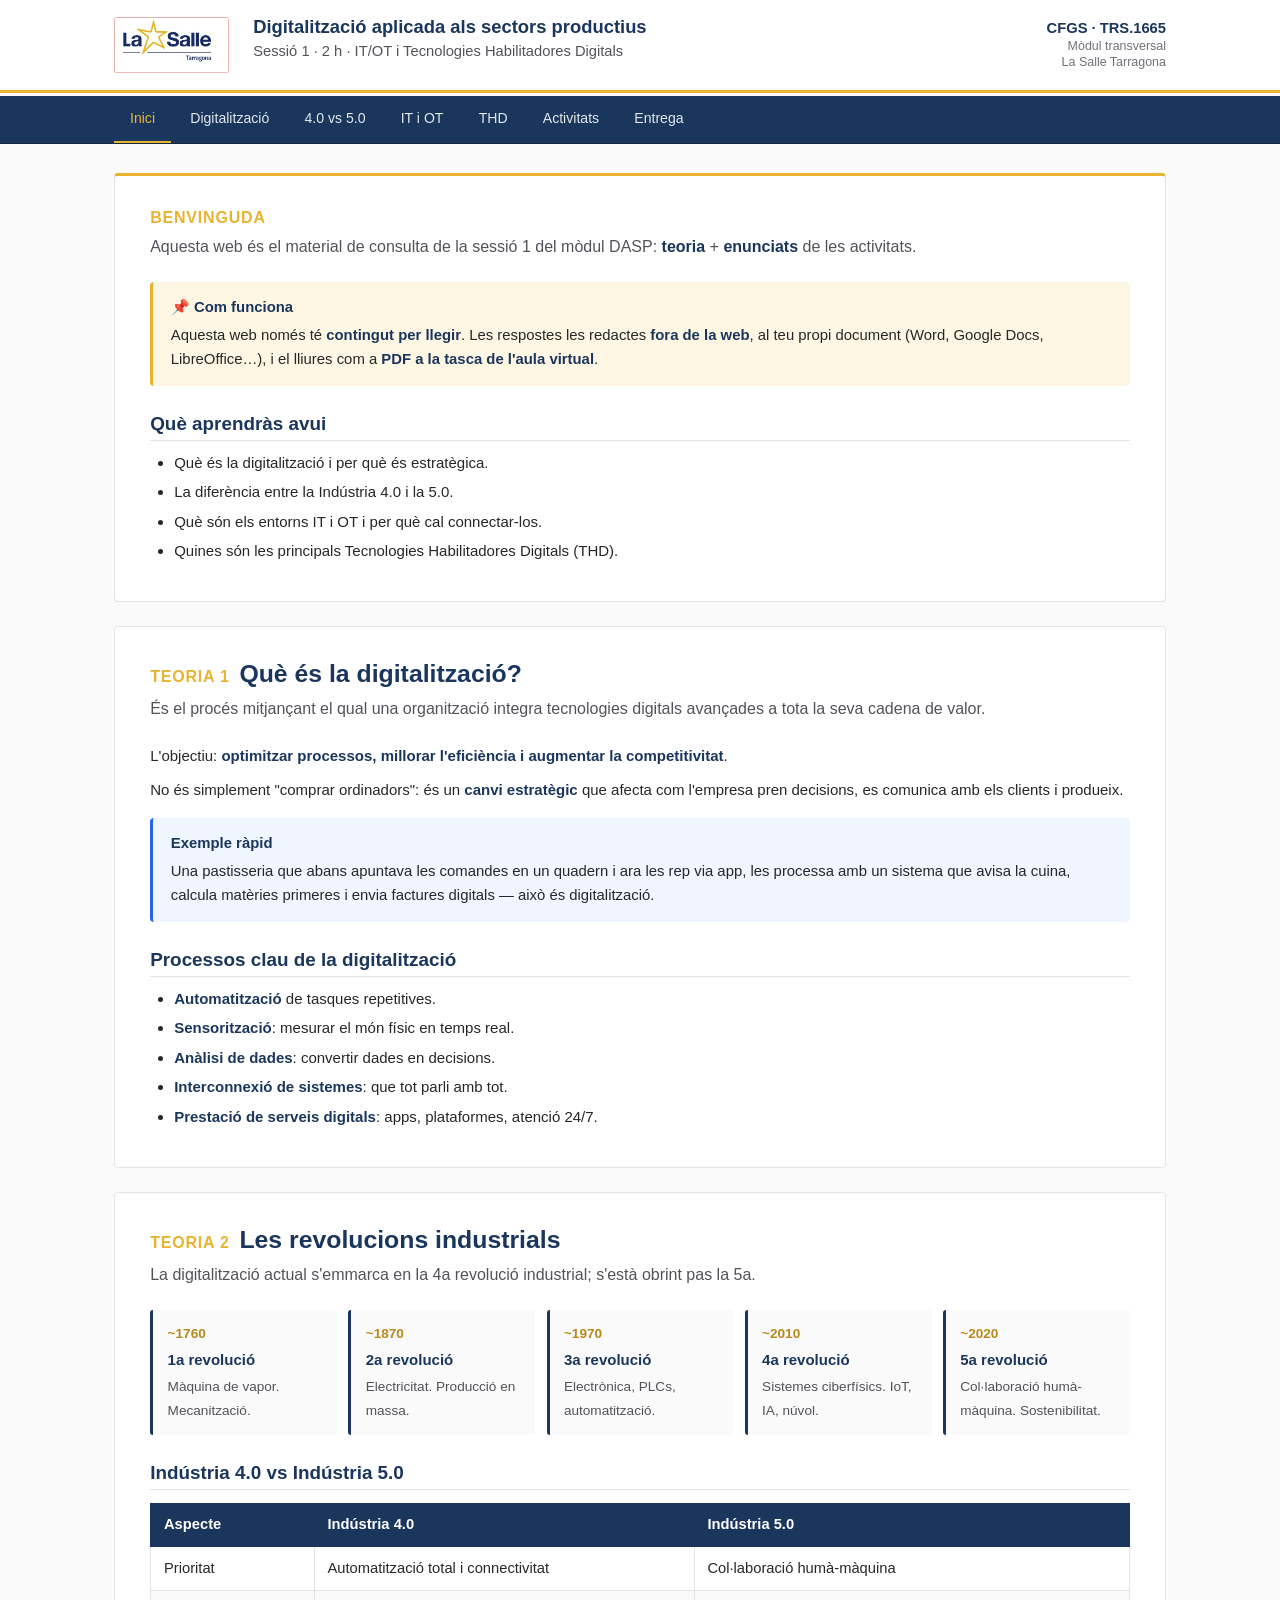
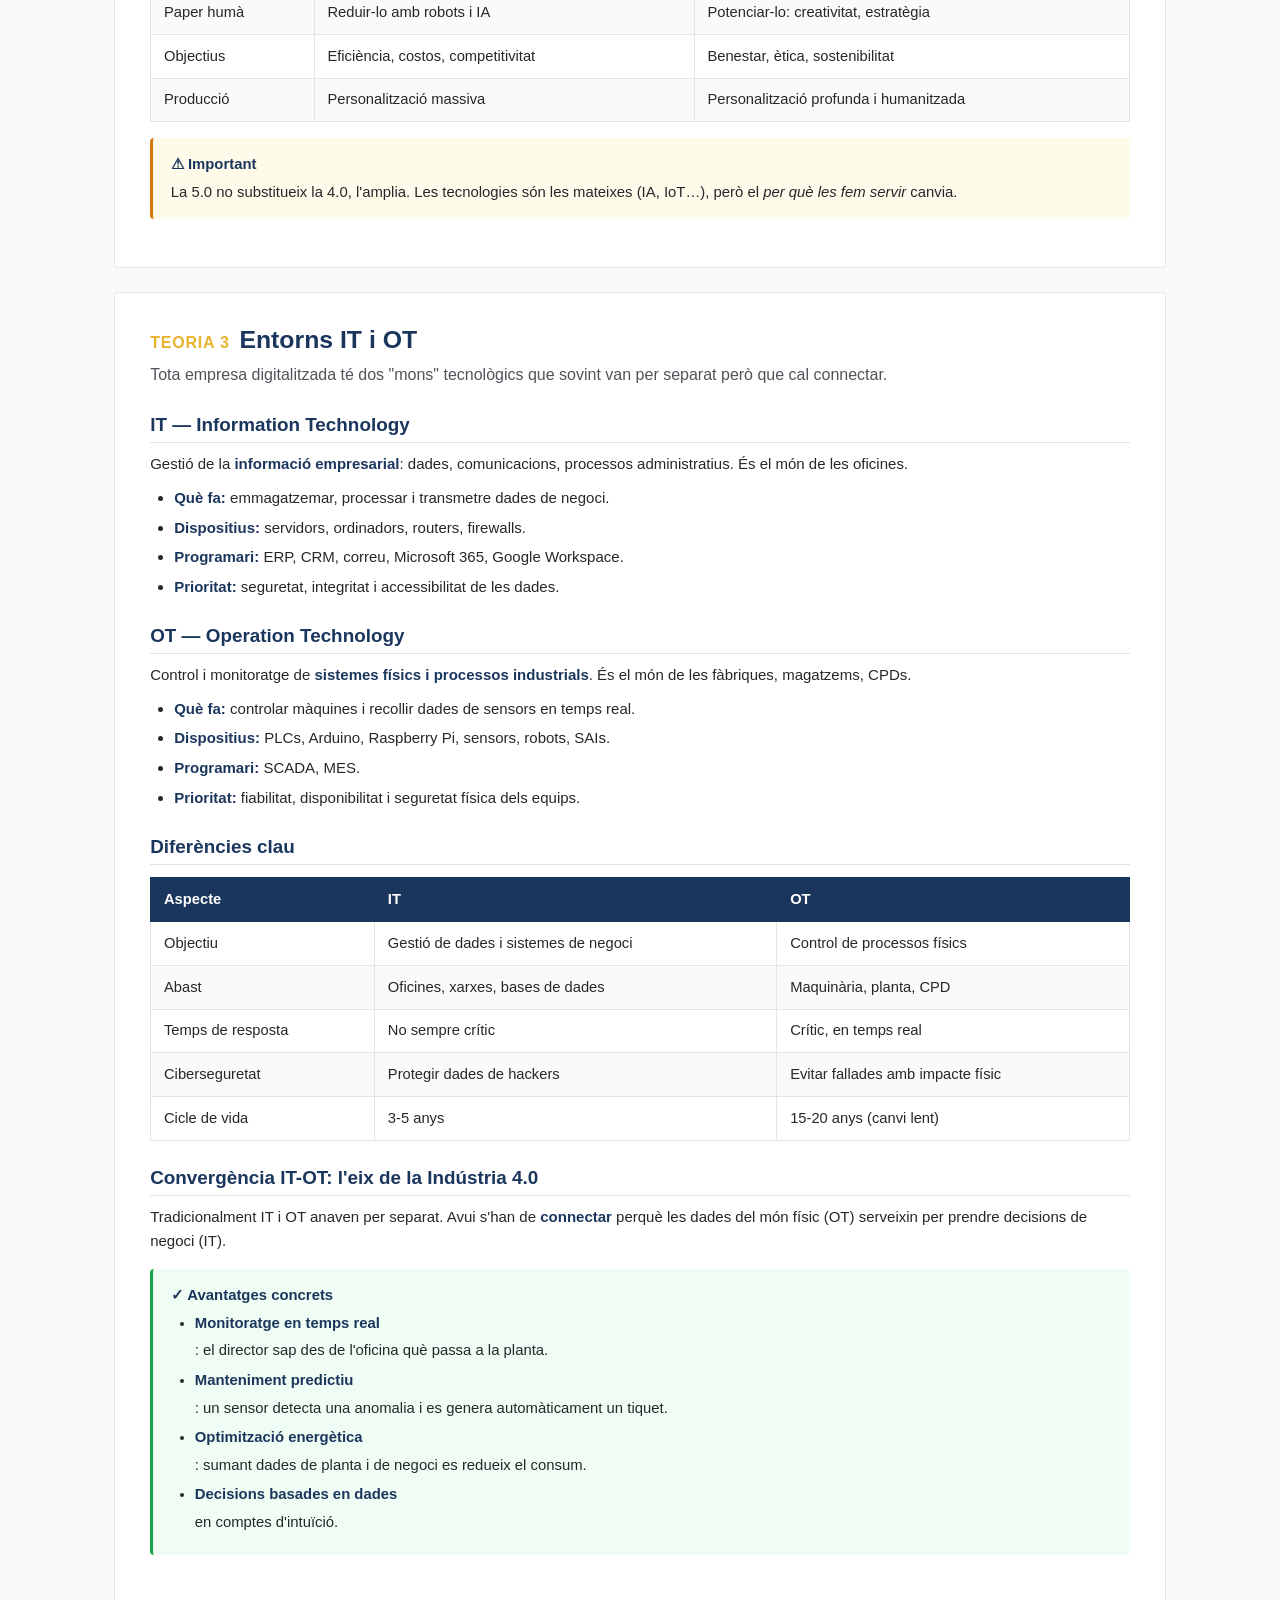
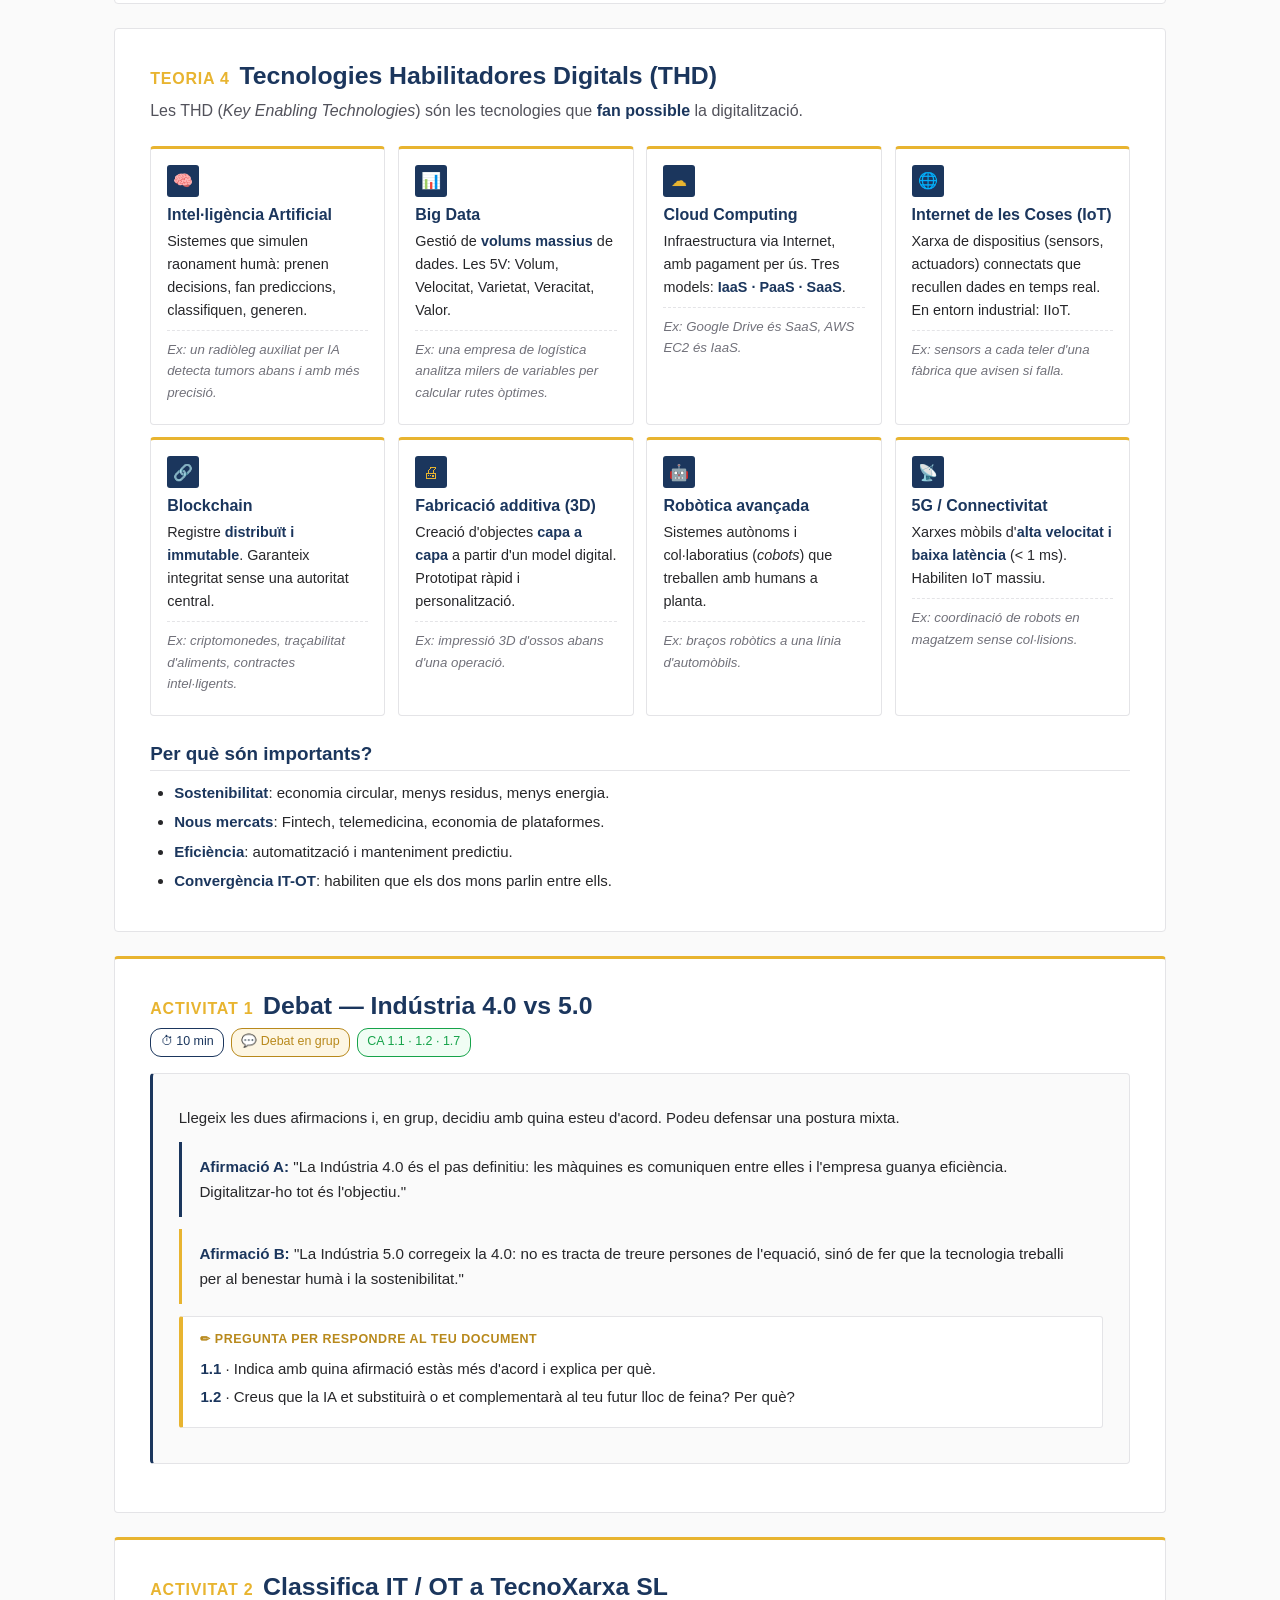
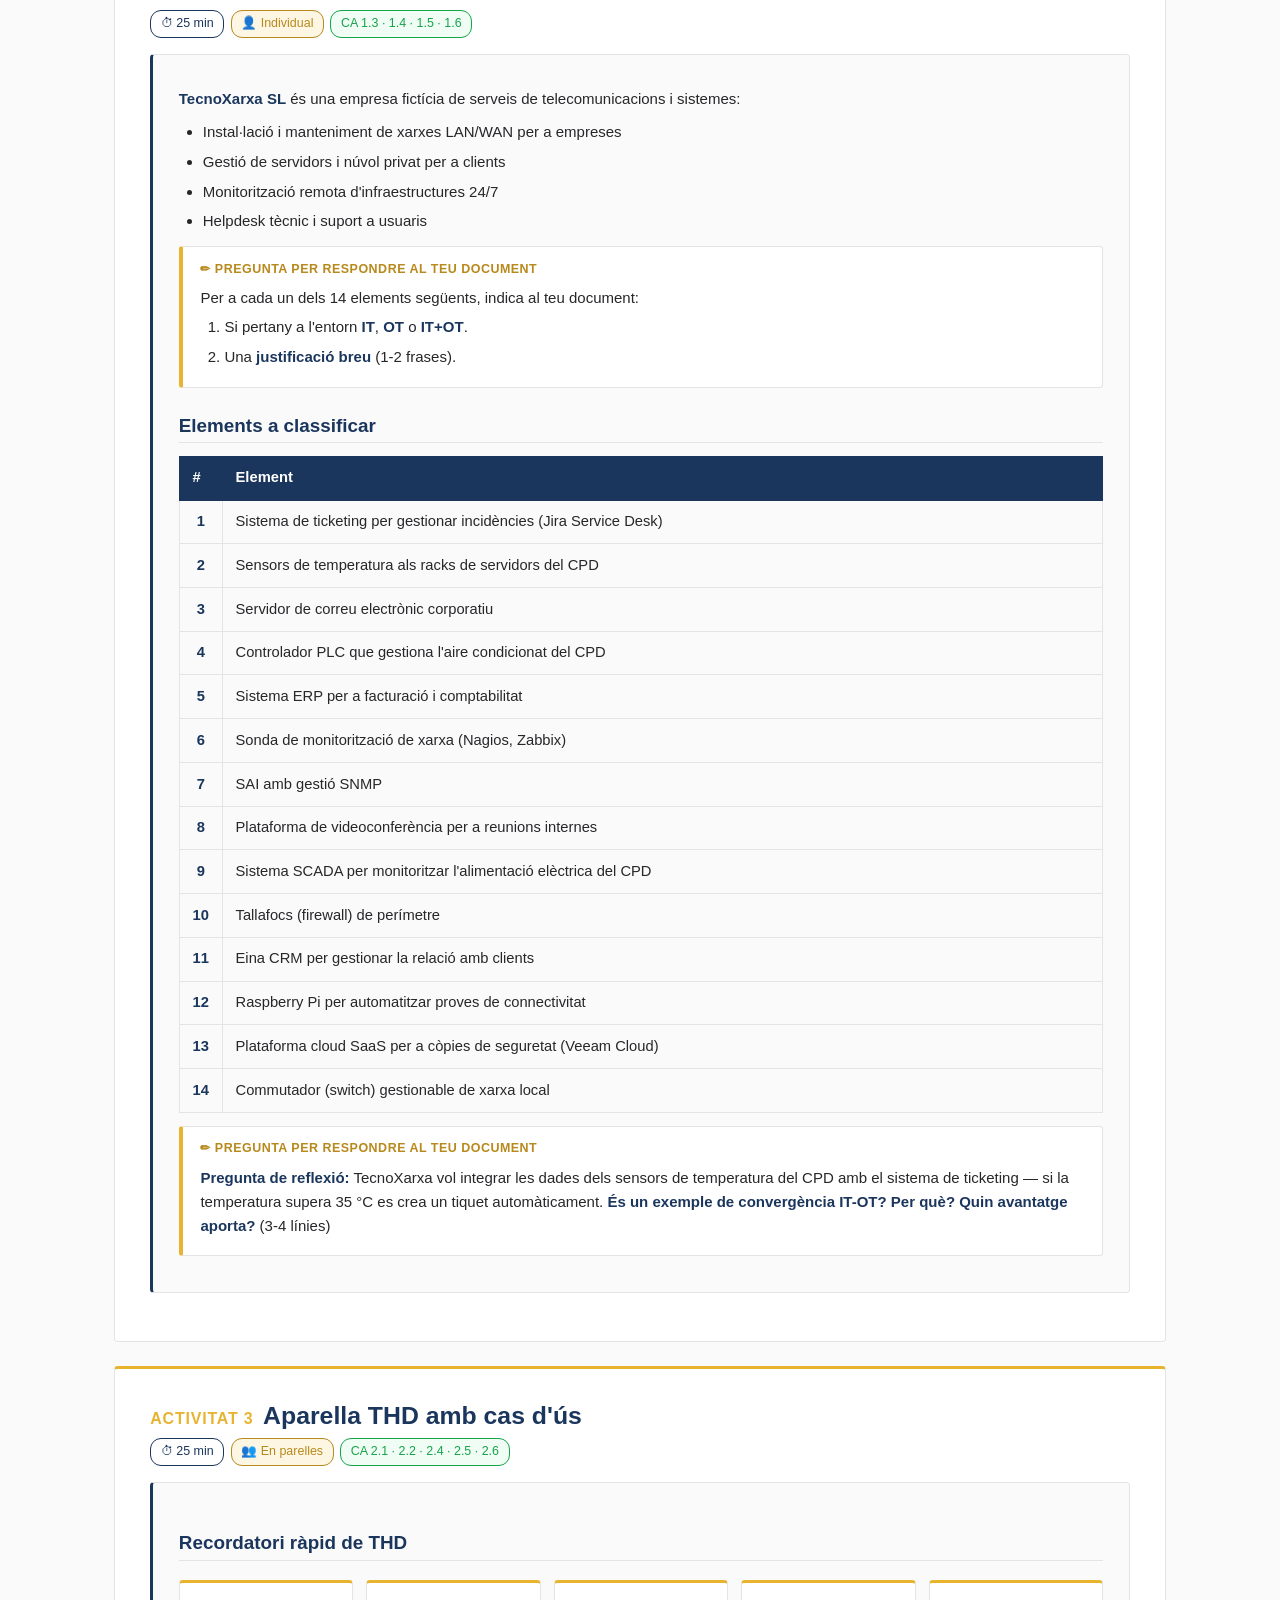
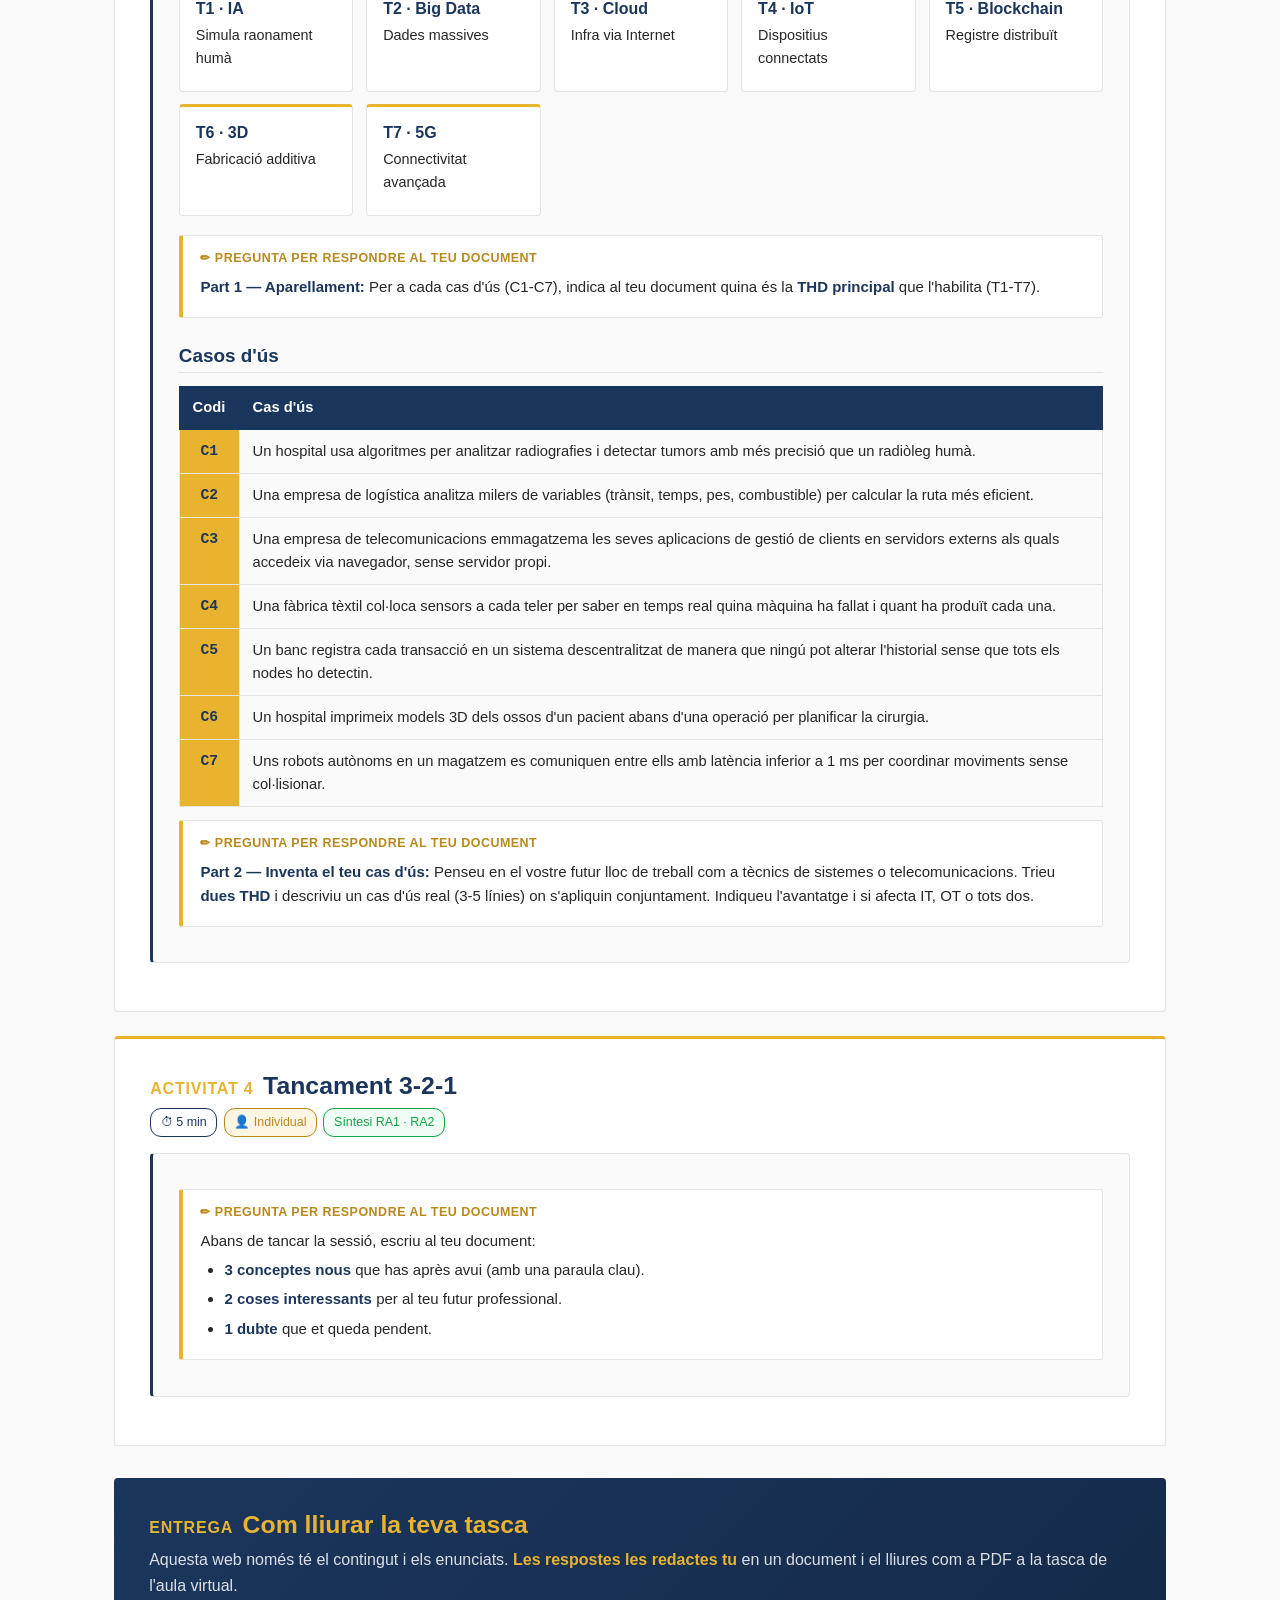
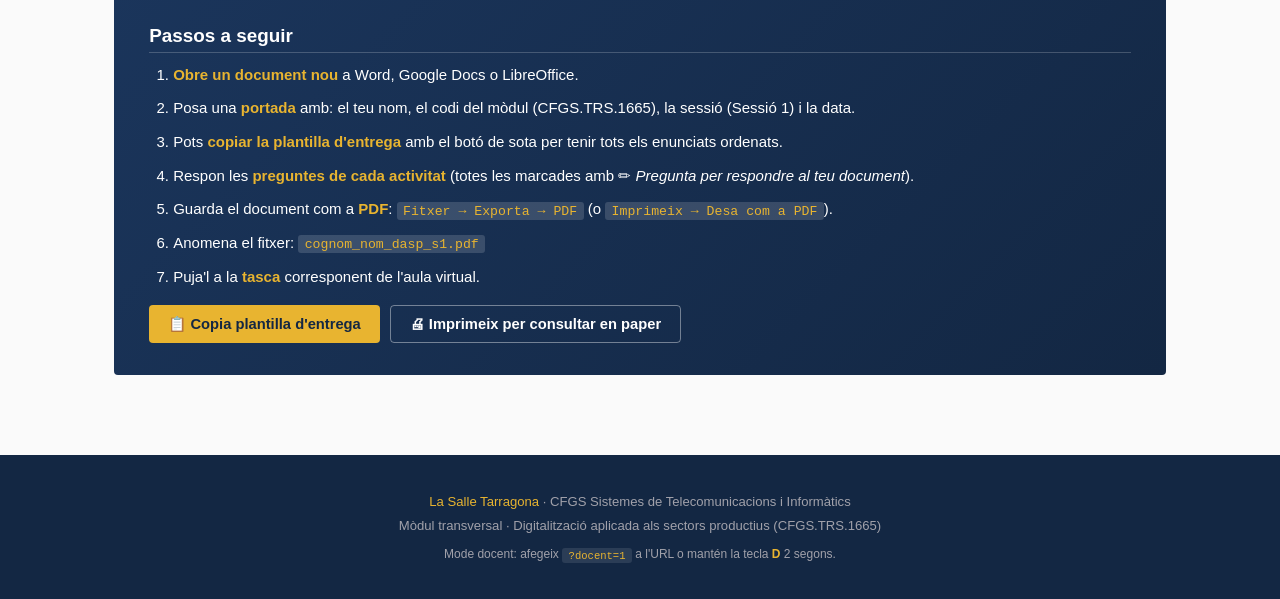
==== sessio-1.html @ 6300adaa "Initial deploy: home + sessio-1" ====
<!DOCTYPE html>
<html lang="ca">
<head>
<meta charset="UTF-8">
<meta name="viewport" content="width=device-width, initial-scale=1.0">
<title>DASP · Sessió 1 — Digitalització, IT/OT i THD · La Salle Tarragona</title>
<link rel="stylesheet" href="index.css">
<style>
  body { background: var(--gray-50); }

  /* ===== Header ===== */
  .site-header {
    background: var(--white);
    border-bottom: 3px solid var(--gold);
    position: sticky; top: 0; z-index: 100;
  }
  .site-header-inner {
    max-width: 1100px; margin: 0 auto;
    padding: 1rem 1.5rem;
    display: flex; align-items: center; gap: 1.5rem;
  }
  .site-logo { height: 56px; width: auto; border-radius: var(--radius-sm); flex-shrink: 0; }
  .site-title-block { flex: 1; min-width: 0; }
  .site-title-block .module {
    color: var(--navy); font-size: 1.15rem; font-weight: 700; line-height: 1.2; margin: 0;
  }
  .site-title-block .session { color: var(--gray-600); font-size: 0.92rem; margin-top: 0.15rem; }
  .site-meta { text-align: right; font-size: 0.78rem; color: var(--gray-500); line-height: 1.3; }
  .site-meta strong { color: var(--navy); display: block; font-size: 0.92rem; }

  /* ===== Nav ===== */
  .topnav {
    background: var(--navy);
    border-bottom: 1px solid var(--navy-dark);
    position: sticky; top: 96px; z-index: 99;
  }
  .topnav-inner {
    max-width: 1100px; margin: 0 auto;
    padding: 0 1.5rem;
    display: flex; gap: 0.2rem; overflow-x: auto;
  }
  .topnav a {
    color: rgba(255,255,255,0.88); text-decoration: none;
    padding: 0.7rem 1rem; font-size: 0.88rem; font-weight: 500;
    border-bottom: 2px solid transparent; white-space: nowrap;
    transition: color 0.15s, border-color 0.15s;
  }
  .topnav a:hover { color: var(--white); }
  .topnav a.active { color: var(--gold); border-bottom-color: var(--gold); }

  /* ===== Layout ===== */
  main { max-width: 1100px; margin: 0 auto; padding: 2rem 1.5rem 5rem; }
  section.card {
    background: var(--white); border: var(--border); border-radius: var(--radius);
    padding: 2rem 2.2rem; margin-bottom: 1.5rem; scroll-margin-top: 140px;
  }
  section.card.accent-top { border-top: 3px solid var(--gold); }

  /* ===== Typography ===== */
  h1, h2, h3, h4 { color: var(--navy); font-weight: 700; line-height: 1.25; }
  h2 {
    font-size: 1.55rem; margin: 0 0 0.4rem 0;
    display: flex; align-items: baseline; gap: 0.6rem;
  }
  h2 .num {
    color: var(--gold); font-size: 1rem; font-weight: 600;
    letter-spacing: 0.05em; text-transform: uppercase;
  }
  h2 + .lead { color: var(--gray-600); font-size: 1rem; margin: 0 0 1.4rem 0; }
  h3 {
    font-size: 1.18rem; margin: 1.6rem 0 0.6rem 0;
    padding-bottom: 0.3rem; border-bottom: 1px solid var(--gray-200);
  }
  h4 { font-size: 1rem; margin: 1rem 0 0.4rem; }
  p { margin: 0.6rem 0; }
  ul, ol { padding-left: 1.5rem; }
  li { margin-bottom: 0.35rem; }
  strong { color: var(--navy); }
  code {
    background: var(--gray-100); padding: 0.1rem 0.4rem;
    border-radius: var(--radius-sm); font-size: 0.88em;
  }

  /* ===== Tables ===== */
  .tbl-wrap { overflow-x: auto; margin: 0.8rem 0; }
  table { width: 100%; border-collapse: collapse; font-size: 0.92rem; }
  th, td {
    border: 1px solid var(--gray-200); padding: 0.6rem 0.8rem;
    text-align: left; vertical-align: top;
  }
  th { background: var(--navy); color: var(--white); font-weight: 600; border-color: var(--navy); }
  tr:nth-child(even) td { background: var(--gray-50); }
  td.num { font-weight: 700; color: var(--navy); text-align: center; width: 40px; }
  td.code { font-weight: 700; color: var(--navy); background: var(--gold) !important; text-align: center; width: 60px; }

  /* ===== Timeline ===== */
  .timeline {
    display: grid; grid-template-columns: repeat(auto-fit, minmax(160px, 1fr));
    gap: 0.7rem; margin: 1rem 0;
  }
  .timeline-item {
    background: var(--gray-50); border-left: 3px solid var(--navy);
    padding: 0.8rem 0.9rem; border-radius: var(--radius-sm);
  }
  .timeline-item .year {
    color: var(--gold-dark); font-weight: 700; font-size: 0.85rem;
    display: block; margin-bottom: 0.2rem;
  }
  .timeline-item .title {
    color: var(--navy); font-weight: 600; display: block; margin-bottom: 0.15rem;
  }
  .timeline-item .desc { color: var(--gray-600); font-size: 0.85rem; }

  /* ===== THD grid ===== */
  .thd-grid {
    display: grid; grid-template-columns: repeat(auto-fit, minmax(230px, 1fr));
    gap: 0.8rem; margin: 1.2rem 0;
  }
  .thd-card {
    background: var(--white); border: var(--border); border-top: 3px solid var(--gold);
    border-radius: var(--radius); padding: 1rem;
  }
  .thd-card .icon {
    display: inline-flex; align-items: center; justify-content: center;
    width: 32px; height: 32px;
    background: var(--navy); color: var(--gold);
    border-radius: var(--radius-sm); font-size: 1rem; margin-bottom: 0.5rem;
  }
  .thd-card h4 { margin: 0 0 0.3rem 0; color: var(--navy); }
  .thd-card p { font-size: 0.9rem; margin: 0.3rem 0; }
  .thd-card .ex {
    color: var(--gray-500); font-size: 0.83rem; font-style: italic;
    margin-top: 0.5rem; padding-top: 0.5rem; border-top: 1px dashed var(--gray-200);
  }

  /* ===== Callouts ===== */
  .callout { border-radius: var(--radius); padding: 0.9rem 1.1rem; margin: 1rem 0; font-size: 0.93rem; }
  .callout strong:first-child { display: block; margin-bottom: 0.25rem; }
  .callout.info { background: #eff6ff; border-left: 3px solid var(--info); }
  .callout.success { background: #f0fdf4; border-left: 3px solid var(--success); }
  .callout.warn { background: #fffbeb; border-left: 3px solid var(--warning); }
  .callout.gold { background: #fdf6e3; border-left: 3px solid var(--gold); }

  /* ===== Quotes ===== */
  blockquote {
    background: var(--gray-50); border-left: 3px solid var(--navy);
    padding: 0.8rem 1.1rem; margin: 0.8rem 0;
    border-radius: 0 var(--radius) var(--radius) 0; font-size: 0.95rem;
  }
  blockquote.alt { border-left-color: var(--gold); }

  /* ===== Activity (now content-only) ===== */
  .activity {
    background: var(--gray-50); border: var(--border);
    border-left: 3px solid var(--navy);
    border-radius: var(--radius); padding: 1.4rem 1.6rem; margin: 1rem 0;
  }
  .ex-meta { display: flex; gap: 0.4rem; flex-wrap: wrap; margin-bottom: 1rem; }
  .pill {
    display: inline-flex; align-items: center; gap: 0.3rem;
    padding: 0.2rem 0.6rem; border-radius: 11px;
    font-size: 0.78rem; font-weight: 500;
    border: 1px solid var(--gray-300); background: var(--white); color: var(--gray-700);
  }
  .pill.time { border-color: var(--navy); color: var(--navy); }
  .pill.mode { border-color: var(--gold-dark); color: var(--gold-dark); background: #fdf6e3; }
  .pill.ca { border-color: var(--success); color: var(--success); background: #f0fdf4; }

  .question-block {
    background: var(--white);
    border: 1px solid var(--gray-200);
    border-left: 4px solid var(--gold);
    border-radius: var(--radius-sm);
    padding: 0.8rem 1.1rem;
    margin: 0.8rem 0;
  }
  .question-block::before {
    content: "✏ Pregunta per respondre al teu document";
    display: block; font-weight: 700;
    color: var(--gold-dark); font-size: 0.78rem;
    text-transform: uppercase; letter-spacing: 0.04em;
    margin-bottom: 0.4rem;
  }
  .question-block p { margin: 0.3rem 0; font-weight: 500; }

  /* ===== Buttons ===== */
  .btn {
    display: inline-flex; align-items: center; gap: 0.4rem;
    background: var(--navy); color: var(--white); border: none;
    padding: 0.65rem 1.2rem; border-radius: var(--radius);
    cursor: pointer; font-size: 0.92rem; font-weight: 600;
    font-family: inherit; transition: background 0.15s;
  }
  .btn:hover { background: var(--navy-light); }
  .btn.gold { background: var(--gold); color: var(--navy-dark); }
  .btn.gold:hover { background: var(--gold-dark); color: var(--white); }
  .btn.ghost {
    background: transparent; color: var(--navy);
    border: 1px solid var(--gray-300);
  }
  .btn.ghost:hover { border-color: var(--navy); background: var(--gray-50); }
  .btn-row { display: flex; gap: 0.6rem; flex-wrap: wrap; align-items: center; margin-top: 1rem; }

  /* ===== Solutions (docent mode) ===== */
  .solution { display: none; }
  body.docent-mode .solution { display: block; }
  body.docent-mode .activity { border-left-color: var(--gold); background: #fdf6e3; }
  .solution-block {
    background: #fdf6e3; border-left: 3px solid var(--gold);
    padding: 0.8rem 1.1rem; border-radius: var(--radius-sm);
    margin-top: 0.7rem; font-size: 0.9rem;
  }
  .solution-block::before {
    content: "🔑 Solució docent";
    display: block; font-weight: 700;
    color: var(--gold-dark); font-size: 0.8rem;
    text-transform: uppercase; letter-spacing: 0.04em;
    margin-bottom: 0.4rem;
  }
  .docent-badge {
    position: fixed; top: 0.7rem; right: 1rem;
    background: var(--gold); color: var(--navy-dark);
    padding: 0.35rem 0.9rem; border-radius: 12px;
    font-weight: 700; font-size: 0.8rem;
    z-index: 200; display: none;
  }
  body.docent-mode .docent-badge { display: block; }

  /* ===== Delivery box ===== */
  .delivery {
    background: linear-gradient(135deg, var(--navy), var(--navy-dark));
    color: var(--white); border-radius: var(--radius);
    padding: 2rem 2.2rem; margin-top: 2rem;
  }
  .delivery h2 { color: var(--gold); }
  .delivery h3 { color: var(--white); border-bottom-color: rgba(255,255,255,0.2); }
  .delivery strong { color: var(--gold); }
  .delivery ol li { margin-bottom: 0.6rem; }
  .delivery code { background: rgba(255,255,255,0.15); color: var(--gold); }
  .delivery .btn.ghost { color: var(--white); border-color: rgba(255,255,255,0.4); }
  .delivery .btn.ghost:hover { background: rgba(255,255,255,0.12); border-color: var(--gold); }

  /* ===== Footer ===== */
  footer {
    background: var(--navy-dark); color: var(--gray-400);
    padding: 2rem 1.5rem; text-align: center; font-size: 0.82rem;
  }
  footer p { margin: 0.2rem 0; }
  footer .gold { color: var(--gold); }

  /* ===== Modal ===== */
  .modal-overlay {
    position: fixed; inset: 0; background: rgba(24,24,27,0.75);
    display: none; align-items: center; justify-content: center;
    z-index: 300; padding: 1rem;
  }
  .modal-overlay.open { display: flex; }
  .modal {
    background: var(--white); border-radius: var(--radius);
    max-width: 720px; width: 100%; max-height: 86vh;
    display: flex; flex-direction: column;
    border-top: 4px solid var(--gold);
  }
  .modal-header {
    padding: 1.2rem 1.5rem; border-bottom: var(--border);
    display: flex; justify-content: space-between; align-items: center;
  }
  .modal-header h3 { margin: 0; border: none; padding: 0; }
  .modal-close {
    background: none; border: none; font-size: 1.5rem;
    color: var(--gray-500); cursor: pointer; line-height: 1;
  }
  .modal-body {
    padding: 1.2rem 1.5rem; overflow-y: auto;
    font-family: 'JetBrains Mono', 'Fira Code', monospace; font-size: 0.85rem;
    background: var(--gray-50); white-space: pre-wrap;
  }
  .modal-footer {
    padding: 1rem 1.5rem; border-top: var(--border);
    display: flex; justify-content: flex-end; gap: 0.6rem;
  }

  /* ===== Responsive ===== */
  @media (max-width: 768px) {
    .site-header-inner { flex-wrap: wrap; }
    .site-meta { display: none; }
    .topnav { top: 88px; }
    section.card { padding: 1.4rem; }
  }

  /* ===== Print ===== */
  @media print {
    .topnav, .docent-badge, .btn-row, .delivery .btn-row, footer, .modal-overlay { display: none !important; }
    body { background: white; }
    section.card { break-inside: avoid; border: none; padding: 0.5rem 0; }
    body.docent-mode .solution { display: block; }
  }
</style>
</head>
<body>

<header class="site-header">
  <div class="site-header-inner">
    <img src="lasalle_logo.JPG" alt="La Salle Tarragona" class="site-logo">
    <div class="site-title-block">
      <p class="module">Digitalització aplicada als sectors productius</p>
      <p class="session">Sessió 1 · 2 h · IT/OT i Tecnologies Habilitadores Digitals</p>
    </div>
    <div class="site-meta">
      <strong>CFGS · TRS.1665</strong>
      Mòdul transversal<br>
      La Salle Tarragona
    </div>
  </div>
</header>

<nav class="topnav">
  <div class="topnav-inner">
    <a href="#intro">Inici</a>
    <a href="#t1">Digitalització</a>
    <a href="#t2">4.0 vs 5.0</a>
    <a href="#t3">IT i OT</a>
    <a href="#t4">THD</a>
    <a href="#ex1">Activitats</a>
    <a href="#entrega">Entrega</a>
  </div>
</nav>

<div class="docent-badge">👁 Mode docent actiu</div>

<main>

<section class="card accent-top" id="intro">
  <h2><span class="num">Benvinguda</span></h2>
  <p class="lead">Aquesta web és el material de consulta de la sessió 1 del mòdul DASP: <strong>teoria</strong> + <strong>enunciats</strong> de les activitats.</p>

  <div class="callout gold">
    <strong>📌 Com funciona</strong>
    Aquesta web només té <strong>contingut per llegir</strong>. Les respostes les redactes <strong>fora de la web</strong>, al teu propi document (Word, Google Docs, LibreOffice…), i el lliures com a <strong>PDF a la tasca de l'aula virtual</strong>.
  </div>

  <h3>Què aprendràs avui</h3>
  <ul>
    <li>Què és la digitalització i per què és estratègica.</li>
    <li>La diferència entre la Indústria 4.0 i la 5.0.</li>
    <li>Què són els entorns IT i OT i per què cal connectar-los.</li>
    <li>Quines són les principals Tecnologies Habilitadores Digitals (THD).</li>
  </ul>
</section>

<!-- ============================ TEORIA ============================ -->

<section class="card" id="t1">
  <h2><span class="num">Teoria 1</span> Què és la digitalització?</h2>
  <p class="lead">És el procés mitjançant el qual una organització integra tecnologies digitals avançades a tota la seva cadena de valor.</p>

  <p>L'objectiu: <strong>optimitzar processos, millorar l'eficiència i augmentar la competitivitat</strong>.</p>
  <p>No és simplement "comprar ordinadors": és un <strong>canvi estratègic</strong> que afecta com l'empresa pren decisions, es comunica amb els clients i produeix.</p>

  <div class="callout info">
    <strong>Exemple ràpid</strong>
    Una pastisseria que abans apuntava les comandes en un quadern i ara les rep via app, les processa amb un sistema que avisa la cuina, calcula matèries primeres i envia factures digitals — això és digitalització.
  </div>

  <h3>Processos clau de la digitalització</h3>
  <ul>
    <li><strong>Automatització</strong> de tasques repetitives.</li>
    <li><strong>Sensorització</strong>: mesurar el món físic en temps real.</li>
    <li><strong>Anàlisi de dades</strong>: convertir dades en decisions.</li>
    <li><strong>Interconnexió de sistemes</strong>: que tot parli amb tot.</li>
    <li><strong>Prestació de serveis digitals</strong>: apps, plataformes, atenció 24/7.</li>
  </ul>
</section>

<section class="card" id="t2">
  <h2><span class="num">Teoria 2</span> Les revolucions industrials</h2>
  <p class="lead">La digitalització actual s'emmarca en la 4a revolució industrial; s'està obrint pas la 5a.</p>

  <div class="timeline">
    <div class="timeline-item"><span class="year">~1760</span><span class="title">1a revolució</span><span class="desc">Màquina de vapor. Mecanització.</span></div>
    <div class="timeline-item"><span class="year">~1870</span><span class="title">2a revolució</span><span class="desc">Electricitat. Producció en massa.</span></div>
    <div class="timeline-item"><span class="year">~1970</span><span class="title">3a revolució</span><span class="desc">Electrònica, PLCs, automatització.</span></div>
    <div class="timeline-item"><span class="year">~2010</span><span class="title">4a revolució</span><span class="desc">Sistemes ciberfísics. IoT, IA, núvol.</span></div>
    <div class="timeline-item"><span class="year">~2020</span><span class="title">5a revolució</span><span class="desc">Col·laboració humà-màquina. Sostenibilitat.</span></div>
  </div>

  <h3>Indústria 4.0 vs Indústria 5.0</h3>
  <div class="tbl-wrap">
    <table>
      <thead><tr><th>Aspecte</th><th>Indústria 4.0</th><th>Indústria 5.0</th></tr></thead>
      <tbody>
        <tr><td>Prioritat</td><td>Automatització total i connectivitat</td><td>Col·laboració humà-màquina</td></tr>
        <tr><td>Paper humà</td><td>Reduir-lo amb robots i IA</td><td>Potenciar-lo: creativitat, estratègia</td></tr>
        <tr><td>Objectius</td><td>Eficiència, costos, competitivitat</td><td>Benestar, ètica, sostenibilitat</td></tr>
        <tr><td>Producció</td><td>Personalització massiva</td><td>Personalització profunda i humanitzada</td></tr>
      </tbody>
    </table>
  </div>

  <div class="callout warn">
    <strong>⚠ Important</strong>
    La 5.0 no substitueix la 4.0, l'amplia. Les tecnologies són les mateixes (IA, IoT…), però el <em>per què les fem servir</em> canvia.
  </div>
</section>

<section class="card" id="t3">
  <h2><span class="num">Teoria 3</span> Entorns IT i OT</h2>
  <p class="lead">Tota empresa digitalitzada té dos "mons" tecnològics que sovint van per separat però que cal connectar.</p>

  <h3>IT — Information Technology</h3>
  <p>Gestió de la <strong>informació empresarial</strong>: dades, comunicacions, processos administratius. És el món de les oficines.</p>
  <ul>
    <li><strong>Què fa:</strong> emmagatzemar, processar i transmetre dades de negoci.</li>
    <li><strong>Dispositius:</strong> servidors, ordinadors, routers, firewalls.</li>
    <li><strong>Programari:</strong> ERP, CRM, correu, Microsoft 365, Google Workspace.</li>
    <li><strong>Prioritat:</strong> seguretat, integritat i accessibilitat de les dades.</li>
  </ul>

  <h3>OT — Operation Technology</h3>
  <p>Control i monitoratge de <strong>sistemes físics i processos industrials</strong>. És el món de les fàbriques, magatzems, CPDs.</p>
  <ul>
    <li><strong>Què fa:</strong> controlar màquines i recollir dades de sensors en temps real.</li>
    <li><strong>Dispositius:</strong> PLCs, Arduino, Raspberry Pi, sensors, robots, SAIs.</li>
    <li><strong>Programari:</strong> SCADA, MES.</li>
    <li><strong>Prioritat:</strong> fiabilitat, disponibilitat i seguretat física dels equips.</li>
  </ul>

  <h3>Diferències clau</h3>
  <div class="tbl-wrap">
    <table>
      <thead><tr><th>Aspecte</th><th>IT</th><th>OT</th></tr></thead>
      <tbody>
        <tr><td>Objectiu</td><td>Gestió de dades i sistemes de negoci</td><td>Control de processos físics</td></tr>
        <tr><td>Abast</td><td>Oficines, xarxes, bases de dades</td><td>Maquinària, planta, CPD</td></tr>
        <tr><td>Temps de resposta</td><td>No sempre crític</td><td>Crític, en temps real</td></tr>
        <tr><td>Ciberseguretat</td><td>Protegir dades de hackers</td><td>Evitar fallades amb impacte físic</td></tr>
        <tr><td>Cicle de vida</td><td>3-5 anys</td><td>15-20 anys (canvi lent)</td></tr>
      </tbody>
    </table>
  </div>

  <h3>Convergència IT-OT: l'eix de la Indústria 4.0</h3>
  <p>Tradicionalment IT i OT anaven per separat. Avui s'han de <strong>connectar</strong> perquè les dades del món físic (OT) serveixin per prendre decisions de negoci (IT).</p>

  <div class="callout success">
    <strong>✓ Avantatges concrets</strong>
    <ul>
      <li><strong>Monitoratge en temps real</strong>: el director sap des de l'oficina què passa a la planta.</li>
      <li><strong>Manteniment predictiu</strong>: un sensor detecta una anomalia i es genera automàticament un tiquet.</li>
      <li><strong>Optimització energètica</strong>: sumant dades de planta i de negoci es redueix el consum.</li>
      <li><strong>Decisions basades en dades</strong> en comptes d'intuïció.</li>
    </ul>
  </div>
</section>

<section class="card" id="t4">
  <h2><span class="num">Teoria 4</span> Tecnologies Habilitadores Digitals (THD)</h2>
  <p class="lead">Les THD (<em>Key Enabling Technologies</em>) són les tecnologies que <strong>fan possible</strong> la digitalització.</p>

  <div class="thd-grid">
    <div class="thd-card">
      <span class="icon">🧠</span><h4>Intel·ligència Artificial</h4>
      <p>Sistemes que simulen raonament humà: prenen decisions, fan prediccions, classifiquen, generen.</p>
      <p class="ex">Ex: un radiòleg auxiliat per IA detecta tumors abans i amb més precisió.</p>
    </div>
    <div class="thd-card">
      <span class="icon">📊</span><h4>Big Data</h4>
      <p>Gestió de <strong>volums massius</strong> de dades. Les 5V: Volum, Velocitat, Varietat, Veracitat, Valor.</p>
      <p class="ex">Ex: una empresa de logística analitza milers de variables per calcular rutes òptimes.</p>
    </div>
    <div class="thd-card">
      <span class="icon">☁</span><h4>Cloud Computing</h4>
      <p>Infraestructura via Internet, amb pagament per ús. Tres models: <strong>IaaS · PaaS · SaaS</strong>.</p>
      <p class="ex">Ex: Google Drive és SaaS, AWS EC2 és IaaS.</p>
    </div>
    <div class="thd-card">
      <span class="icon">🌐</span><h4>Internet de les Coses (IoT)</h4>
      <p>Xarxa de dispositius (sensors, actuadors) connectats que recullen dades en temps real. En entorn industrial: IIoT.</p>
      <p class="ex">Ex: sensors a cada teler d'una fàbrica que avisen si falla.</p>
    </div>
    <div class="thd-card">
      <span class="icon">🔗</span><h4>Blockchain</h4>
      <p>Registre <strong>distribuït i immutable</strong>. Garanteix integritat sense una autoritat central.</p>
      <p class="ex">Ex: criptomonedes, traçabilitat d'aliments, contractes intel·ligents.</p>
    </div>
    <div class="thd-card">
      <span class="icon">🖨</span><h4>Fabricació additiva (3D)</h4>
      <p>Creació d'objectes <strong>capa a capa</strong> a partir d'un model digital. Prototipat ràpid i personalització.</p>
      <p class="ex">Ex: impressió 3D d'ossos abans d'una operació.</p>
    </div>
    <div class="thd-card">
      <span class="icon">🤖</span><h4>Robòtica avançada</h4>
      <p>Sistemes autònoms i col·laboratius (<em>cobots</em>) que treballen amb humans a planta.</p>
      <p class="ex">Ex: braços robòtics a una línia d'automòbils.</p>
    </div>
    <div class="thd-card">
      <span class="icon">📡</span><h4>5G / Connectivitat</h4>
      <p>Xarxes mòbils d'<strong>alta velocitat i baixa latència</strong> (&lt; 1 ms). Habiliten IoT massiu.</p>
      <p class="ex">Ex: coordinació de robots en magatzem sense col·lisions.</p>
    </div>
  </div>

  <h3>Per què són importants?</h3>
  <ul>
    <li><strong>Sostenibilitat</strong>: economia circular, menys residus, menys energia.</li>
    <li><strong>Nous mercats</strong>: Fintech, telemedicina, economia de plataformes.</li>
    <li><strong>Eficiència</strong>: automatització i manteniment predictiu.</li>
    <li><strong>Convergència IT-OT</strong>: habiliten que els dos mons parlin entre ells.</li>
  </ul>
</section>

<!-- ============================ ACTIVITATS (només enunciats) ============================ -->

<section class="card accent-top" id="ex1">
  <h2><span class="num">Activitat 1</span> Debat — Indústria 4.0 vs 5.0</h2>
  <div class="ex-meta">
    <span class="pill time">⏱ 10 min</span>
    <span class="pill mode">💬 Debat en grup</span>
    <span class="pill ca">CA 1.1 · 1.2 · 1.7</span>
  </div>

  <div class="activity">
    <p>Llegeix les dues afirmacions i, en grup, decidiu amb quina esteu d'acord. Podeu defensar una postura mixta.</p>

    <blockquote><strong>Afirmació A:</strong> "La Indústria 4.0 és el pas definitiu: les màquines es comuniquen entre elles i l'empresa guanya eficiència. Digitalitzar-ho tot és l'objectiu."</blockquote>
    <blockquote class="alt"><strong>Afirmació B:</strong> "La Indústria 5.0 corregeix la 4.0: no es tracta de treure persones de l'equació, sinó de fer que la tecnologia treballi per al benestar humà i la sostenibilitat."</blockquote>

    <div class="question-block">
      <p><strong>1.1</strong> · Indica amb quina afirmació estàs més d'acord i explica per què.</p>
      <p><strong>1.2</strong> · Creus que la IA et substituirà o et complementarà al teu futur lloc de feina? Per què?</p>
    </div>

    <div class="solution-block solution">
      No hi ha resposta única. Punts clau:
      <ul>
        <li>4.0 prioritza automatització i connectivitat (sistemes ciberfísics, IoT, IA).</li>
        <li>5.0 reintegra la persona: creativitat, estratègia, sostenibilitat, benestar.</li>
        <li>Al sector TRS els tècnics no desapareixen, s'<em>especialitzen</em>: ciberseguretat, IoT, integració de sistemes, cloud.</li>
      </ul>
    </div>
  </div>
</section>

<section class="card accent-top" id="ex2">
  <h2><span class="num">Activitat 2</span> Classifica IT / OT a TecnoXarxa SL</h2>
  <div class="ex-meta">
    <span class="pill time">⏱ 25 min</span>
    <span class="pill mode">👤 Individual</span>
    <span class="pill ca">CA 1.3 · 1.4 · 1.5 · 1.6</span>
  </div>

  <div class="activity">
    <p><strong>TecnoXarxa SL</strong> és una empresa fictícia de serveis de telecomunicacions i sistemes:</p>
    <ul>
      <li>Instal·lació i manteniment de xarxes LAN/WAN per a empreses</li>
      <li>Gestió de servidors i núvol privat per a clients</li>
      <li>Monitorització remota d'infraestructures 24/7</li>
      <li>Helpdesk tècnic i suport a usuaris</li>
    </ul>

    <div class="question-block">
      <p>Per a cada un dels 14 elements següents, indica al teu document:</p>
      <ol>
        <li>Si pertany a l'entorn <strong>IT</strong>, <strong>OT</strong> o <strong>IT+OT</strong>.</li>
        <li>Una <strong>justificació breu</strong> (1-2 frases).</li>
      </ol>
    </div>

    <h3>Elements a classificar</h3>
    <div class="tbl-wrap">
      <table id="a2-elements">
        <thead><tr><th style="width:40px;">#</th><th>Element</th></tr></thead>
        <tbody></tbody>
      </table>
    </div>

    <div class="question-block">
      <p><strong>Pregunta de reflexió:</strong> TecnoXarxa vol integrar les dades dels sensors de temperatura del CPD amb el sistema de ticketing — si la temperatura supera 35 °C es crea un tiquet automàticament. <strong>És un exemple de convergència IT-OT? Per què? Quin avantatge aporta?</strong> (3-4 línies)</p>
    </div>

    <div class="solution-block solution">
      <strong>Taula de respostes:</strong>
      <ol id="a2-solutions"></ol>
      <p style="margin-top:0.6rem;"><strong>Reflexió:</strong> Sí, és un exemple clar de convergència IT-OT. La temperatura és una dada <em>OT</em> (sensor físic) que s'integra amb un sistema <em>IT</em> (ticketing). L'avantatge: s'elimina la intervenció humana per detectar el problema, es guanya temps de resposta i es passa de manteniment correctiu a <strong>predictiu/reactiu automatitzat</strong>.</p>
    </div>
  </div>
</section>

<section class="card accent-top" id="ex3">
  <h2><span class="num">Activitat 3</span> Aparella THD amb cas d'ús</h2>
  <div class="ex-meta">
    <span class="pill time">⏱ 25 min</span>
    <span class="pill mode">👥 En parelles</span>
    <span class="pill ca">CA 2.1 · 2.2 · 2.4 · 2.5 · 2.6</span>
  </div>

  <div class="activity">
    <h3>Recordatori ràpid de THD</h3>
    <div class="thd-grid" style="grid-template-columns:repeat(auto-fit,minmax(150px,1fr));">
      <div class="thd-card"><h4>T1 · IA</h4><p>Simula raonament humà</p></div>
      <div class="thd-card"><h4>T2 · Big Data</h4><p>Dades massives</p></div>
      <div class="thd-card"><h4>T3 · Cloud</h4><p>Infra via Internet</p></div>
      <div class="thd-card"><h4>T4 · IoT</h4><p>Dispositius connectats</p></div>
      <div class="thd-card"><h4>T5 · Blockchain</h4><p>Registre distribuït</p></div>
      <div class="thd-card"><h4>T6 · 3D</h4><p>Fabricació additiva</p></div>
      <div class="thd-card"><h4>T7 · 5G</h4><p>Connectivitat avançada</p></div>
    </div>

    <div class="question-block">
      <p><strong>Part 1 — Aparellament:</strong> Per a cada cas d'ús (C1-C7), indica al teu document quina és la <strong>THD principal</strong> que l'habilita (T1-T7).</p>
    </div>

    <h3>Casos d'ús</h3>
    <div class="tbl-wrap">
      <table id="a3-cases">
        <thead><tr><th style="width:60px;">Codi</th><th>Cas d'ús</th></tr></thead>
        <tbody></tbody>
      </table>
    </div>

    <div class="question-block">
      <p><strong>Part 2 — Inventa el teu cas d'ús:</strong> Penseu en el vostre futur lloc de treball com a tècnics de sistemes o telecomunicacions. Trieu <strong>dues THD</strong> i descriviu un cas d'ús real (3-5 línies) on s'apliquin conjuntament. Indiqueu l'avantatge i si afecta IT, OT o tots dos.</p>
    </div>

    <div class="solution-block solution">
      <strong>Aparellament esperat:</strong>
      <ul id="a3-solutions"></ul>
      <p style="margin-top:0.6rem;"><strong>Exemple Part 2:</strong> "Una empresa de telecomunicacions instal·la sensors <strong>IoT (T4)</strong> a les antenes per recollir dades de rendiment en temps real. Aquestes dades s'envien a un sistema <strong>Cloud (T3)</strong> on un algoritme d'<strong>IA (T1)</strong> detecta anomalies i avisa el tècnic abans que l'antena deixi de funcionar. Afecta <strong>IT</strong> (gestió de dades) i <strong>OT</strong> (les antenes físiques)."</p>
    </div>
  </div>
</section>

<section class="card accent-top" id="ex4">
  <h2><span class="num">Activitat 4</span> Tancament 3-2-1</h2>
  <div class="ex-meta">
    <span class="pill time">⏱ 5 min</span>
    <span class="pill mode">👤 Individual</span>
    <span class="pill ca">Síntesi RA1 · RA2</span>
  </div>

  <div class="activity">
    <div class="question-block">
      <p>Abans de tancar la sessió, escriu al teu document:</p>
      <ul>
        <li><strong>3 conceptes nous</strong> que has après avui (amb una paraula clau).</li>
        <li><strong>2 coses interessants</strong> per al teu futur professional.</li>
        <li><strong>1 dubte</strong> que et queda pendent.</li>
      </ul>
    </div>
  </div>
</section>

<!-- ============================ ENTREGA ============================ -->

<section class="delivery" id="entrega">
  <h2><span class="num" style="color:var(--gold);">Entrega</span> Com lliurar la teva tasca</h2>
  <p class="lead" style="color:rgba(255,255,255,0.85);">Aquesta web només té el contingut i els enunciats. <strong>Les respostes les redactes tu</strong> en un document i el lliures com a PDF a la tasca de l'aula virtual.</p>

  <h3>Passos a seguir</h3>
  <ol>
    <li><strong>Obre un document nou</strong> a Word, Google Docs o LibreOffice.</li>
    <li>Posa una <strong>portada</strong> amb: el teu nom, el codi del mòdul (CFGS.TRS.1665), la sessió (Sessió 1) i la data.</li>
    <li>Pots <strong>copiar la plantilla d'entrega</strong> amb el botó de sota per tenir tots els enunciats ordenats.</li>
    <li>Respon les <strong>preguntes de cada activitat</strong> (totes les marcades amb ✏ <em>Pregunta per respondre al teu document</em>).</li>
    <li>Guarda el document com a <strong>PDF</strong>: <code>Fitxer → Exporta → PDF</code> (o <code>Imprimeix → Desa com a PDF</code>).</li>
    <li>Anomena el fitxer: <code>cognom_nom_dasp_s1.pdf</code></li>
    <li>Puja'l a la <strong>tasca</strong> corresponent de l'aula virtual.</li>
  </ol>

  <div class="btn-row">
    <button class="btn gold" onclick="openTemplate()">📋 Copia plantilla d'entrega</button>
    <button class="btn ghost" onclick="window.print()">🖨 Imprimeix per consultar en paper</button>
  </div>
</section>

</main>

<footer>
  <p><span class="gold">La Salle Tarragona</span> · CFGS Sistemes de Telecomunicacions i Informàtics</p>
  <p>Mòdul transversal · Digitalització aplicada als sectors productius (CFGS.TRS.1665)</p>
  <p style="margin-top:0.6rem;font-size:0.75rem;">Mode docent: afegeix <code style="background:rgba(255,255,255,0.1);color:var(--gold);">?docent=1</code> a l'URL o mantén la tecla <strong style="color:var(--gold);">D</strong> 2 segons.</p>
</footer>

<div class="modal-overlay" id="template-modal" onclick="if(event.target===this)closeTemplate()">
  <div class="modal">
    <div class="modal-header">
      <h3>📋 Plantilla d'entrega</h3>
      <button class="modal-close" onclick="closeTemplate()" aria-label="Tancar">×</button>
    </div>
    <div class="modal-body" id="template-content"></div>
    <div class="modal-footer">
      <button class="btn ghost" onclick="closeTemplate()">Tanca</button>
      <button class="btn gold" onclick="copyTemplate()">📎 Copia al porta-retalls</button>
    </div>
  </div>
</div>

<script>
const ELEMENTS_A2 = [
  { name: "Sistema de ticketing per gestionar incidències (Jira Service Desk)", answer: "IT", just: "Gestiona informació i processos de negoci. No controla cap sistema físic." },
  { name: "Sensors de temperatura als racks de servidors del CPD", answer: "OT", just: "Controlen un paràmetre físic (temperatura). Dispositiu de camp." },
  { name: "Servidor de correu electrònic corporatiu", answer: "IT", just: "Infraestructura de comunicació empresarial. Gestiona dades i missatges." },
  { name: "Controlador PLC que gestiona l'aire condicionat del CPD", answer: "OT", just: "Dispositiu de control de procés físic (climatització)." },
  { name: "Sistema ERP per a facturació i comptabilitat", answer: "IT", just: "Sistema d'informació per a gestió empresarial." },
  { name: "Sonda de monitorització de xarxa (Nagios, Zabbix)", answer: "IT+OT", just: "Recull dades de xarxa física (OT) i les visualitza al sistema IT." },
  { name: "SAI amb gestió SNMP", answer: "IT+OT", just: "El SAI és OT (protecció física), la gestió SNMP és IT." },
  { name: "Plataforma de videoconferència per a reunions internes", answer: "IT", just: "Eina de comunicació empresarial. Purament informacional." },
  { name: "Sistema SCADA per monitoritzar l'alimentació elèctrica del CPD", answer: "OT", just: "Supervisió i adquisició de dades d'un procés físic." },
  { name: "Tallafocs (firewall) de perímetre", answer: "IT", just: "Seguretat de xarxa informàtica." },
  { name: "Eina CRM per gestionar la relació amb clients", answer: "IT", just: "Sistema de gestió empresarial." },
  { name: "Raspberry Pi per automatitzar proves de connectivitat", answer: "OT", just: "Automatitza proves físiques. Si reporta a IT, és IT+OT." },
  { name: "Plataforma cloud SaaS per a còpies de seguretat (Veeam Cloud)", answer: "IT", just: "Servei d'emmagatzematge i protecció de dades." },
  { name: "Commutador (switch) gestionable de xarxa local", answer: "IT+OT", just: "Infraestructura física (OT), gestió i configuració (IT)." }
];

const CASES_A3 = [
  { code: "C1", text: "Un hospital usa algoritmes per analitzar radiografies i detectar tumors amb més precisió que un radiòleg humà.", thd: "T1", thdName: "IA" },
  { code: "C2", text: "Una empresa de logística analitza milers de variables (trànsit, temps, pes, combustible) per calcular la ruta més eficient.", thd: "T2", thdName: "Big Data" },
  { code: "C3", text: "Una empresa de telecomunicacions emmagatzema les seves aplicacions de gestió de clients en servidors externs als quals accedeix via navegador, sense servidor propi.", thd: "T3", thdName: "Cloud" },
  { code: "C4", text: "Una fàbrica tèxtil col·loca sensors a cada teler per saber en temps real quina màquina ha fallat i quant ha produït cada una.", thd: "T4", thdName: "IoT" },
  { code: "C5", text: "Un banc registra cada transacció en un sistema descentralitzat de manera que ningú pot alterar l'historial sense que tots els nodes ho detectin.", thd: "T5", thdName: "Blockchain" },
  { code: "C6", text: "Un hospital imprimeix models 3D dels ossos d'un pacient abans d'una operació per planificar la cirurgia.", thd: "T6", thdName: "Fabricació additiva" },
  { code: "C7", text: "Uns robots autònoms en un magatzem es comuniquen entre ells amb latència inferior a 1 ms per coordinar moviments sense col·lisionar.", thd: "T7", thdName: "5G" }
];

// Render tables (read-only)
const a2body = document.querySelector('#a2-elements tbody');
ELEMENTS_A2.forEach((el, i) => {
  const tr = document.createElement('tr');
  tr.innerHTML = `<td class="num">${i+1}</td><td>${el.name}</td>`;
  a2body.appendChild(tr);
});

const a3body = document.querySelector('#a3-cases tbody');
CASES_A3.forEach(c => {
  const tr = document.createElement('tr');
  tr.innerHTML = `<td class="code">${c.code}</td><td>${c.text}</td>`;
  a3body.appendChild(tr);
});

// Render solutions (docent mode)
const a2sols = document.getElementById('a2-solutions');
ELEMENTS_A2.forEach(el => {
  const li = document.createElement('li');
  li.innerHTML = `<strong>${el.answer}</strong> — ${el.name}<br><em>${el.just}</em>`;
  li.style.marginBottom = '0.5rem';
  a2sols.appendChild(li);
});

const a3sols = document.getElementById('a3-solutions');
CASES_A3.forEach(c => {
  const li = document.createElement('li');
  li.innerHTML = `<strong>${c.code} → ${c.thd}</strong> (${c.thdName})`;
  a3sols.appendChild(li);
});

// Template builder (per copiar al document de l'alumne)
function buildTemplate() {
  const L = [];
  L.push('=================================================');
  L.push('  DASP · CFGS.TRS.1665 · Sessió 1');
  L.push('  Plantilla d\'entrega');
  L.push('=================================================');
  L.push('');
  L.push('Nom complet: _____________________________________');
  L.push('Data:        _____________________________________');
  L.push('');
  L.push('-------------------------------------------------');
  L.push('ACTIVITAT 1 · Debat Indústria 4.0 vs 5.0');
  L.push('-------------------------------------------------');
  L.push('');
  L.push('1.1 Postura sobre les afirmacions A i B (i per què):');
  L.push('');
  L.push('1.2 Creus que la IA et substituirà o et complementarà');
  L.push('    al teu futur lloc de feina? Per què?');
  L.push('');
  L.push('-------------------------------------------------');
  L.push('ACTIVITAT 2 · Classifica IT / OT a TecnoXarxa SL');
  L.push('-------------------------------------------------');
  L.push('');
  L.push('Per cada element, indica IT / OT / IT+OT i justifica:');
  L.push('');
  ELEMENTS_A2.forEach((el, idx) => {
    L.push(`${idx+1}. ${el.name}`);
    L.push('   Classificació: _______________');
    L.push('   Justificació:  _______________________________');
    L.push('');
  });
  L.push('Reflexió: La integració del sensor de temperatura');
  L.push('del CPD amb el sistema de ticketing és un exemple');
  L.push('de convergència IT-OT? Per què? Quin avantatge aporta?');
  L.push('');
  L.push('-------------------------------------------------');
  L.push('ACTIVITAT 3 · Aparella THD amb cas d\'ús');
  L.push('-------------------------------------------------');
  L.push('');
  L.push('Part 1 — Aparellament (T1-T7 per cada cas):');
  L.push('');
  CASES_A3.forEach(c => {
    L.push(`${c.code}: ${c.text}`);
    L.push('    THD principal: _____');
    L.push('');
  });
  L.push('Part 2 — Cas d\'ús inventat (2 THD combinades, 3-5 línies).');
  L.push('Indica l\'avantatge i si afecta IT, OT o tots dos:');
  L.push('');
  L.push('-------------------------------------------------');
  L.push('ACTIVITAT 4 · Tancament 3-2-1');
  L.push('-------------------------------------------------');
  L.push('');
  L.push('3 conceptes nous que he après:');
  L.push('  1.');
  L.push('  2.');
  L.push('  3.');
  L.push('');
  L.push('2 coses útils per al meu futur professional:');
  L.push('  1.');
  L.push('  2.');
  L.push('');
  L.push('1 dubte pendent:');
  L.push('');
  return L.join('\n');
}

function openTemplate() {
  document.getElementById('template-content').textContent = buildTemplate();
  document.getElementById('template-modal').classList.add('open');
}
function closeTemplate() { document.getElementById('template-modal').classList.remove('open'); }
function copyTemplate() {
  const text = buildTemplate();
  if (navigator.clipboard) {
    navigator.clipboard.writeText(text).then(() => {
      const btn = event.target;
      const original = btn.textContent;
      btn.textContent = '✓ Copiat!';
      setTimeout(() => btn.textContent = original, 1800);
    }).catch(() => fallbackCopy(text));
  } else { fallbackCopy(text); }
}
function fallbackCopy(text) {
  const ta = document.createElement('textarea');
  ta.value = text; ta.style.position = 'fixed'; ta.style.left = '-9999px';
  document.body.appendChild(ta); ta.select();
  try { document.execCommand('copy'); alert('Plantilla copiada al porta-retalls.'); }
  catch (e) { alert('No s\'ha pogut copiar. Selecciona el text manualment.'); }
  document.body.removeChild(ta);
}

// Mode docent
function setDocent(on) { document.body.classList.toggle('docent-mode', on); }
if (new URLSearchParams(location.search).get('docent') === '1') setDocent(true);

let dTimer = null;
document.addEventListener('keydown', e => {
  const inField = ['INPUT','TEXTAREA','SELECT'].includes(document.activeElement.tagName);
  if (e.key.toLowerCase() === 'd' && !e.repeat && !dTimer && !inField) {
    dTimer = setTimeout(() => {
      setDocent(!document.body.classList.contains('docent-mode'));
      dTimer = null;
    }, 2000);
  }
});
document.addEventListener('keyup', e => {
  if (e.key.toLowerCase() === 'd' && dTimer) { clearTimeout(dTimer); dTimer = null; }
});
document.addEventListener('keydown', e => { if (e.key === 'Escape') closeTemplate(); });

// Nav active state
const navLinks = document.querySelectorAll('.topnav a');
const sections = Array.from(navLinks).map(a => document.querySelector(a.getAttribute('href')));
function updateActiveNav() {
  const scrollY = window.scrollY + 200;
  let activeIdx = 0;
  sections.forEach((sec, i) => { if (sec && sec.offsetTop <= scrollY) activeIdx = i; });
  navLinks.forEach((link, i) => link.classList.toggle('active', i === activeIdx));
}
window.addEventListener('scroll', updateActiveNav, { passive: true });
updateActiveNav();
</script>

</body>
</html>
---- index.css ----
:root {
  --navy: #1B365D;
  --navy-light: #2a4a7a;
  --navy-dark: #132743;
  --gold: #E8B430;
  --gold-dark: #b8891c;
  --white: #ffffff;
  --gray-50: #fafafa;
  --gray-100: #f4f4f5;
  --gray-200: #e4e4e7;
  --gray-300: #d4d4d8;
  --gray-400: #a1a1aa;
  --gray-500: #71717a;
  --gray-600: #52525b;
  --gray-700: #3f3f46;
  --gray-800: #27272a;
  --gray-900: #18181b;
  --success: #16a34a;
  --danger: #dc2626;
  --info: #2563eb;
  --warning: #d97706;
  --radius: 4px;
  --radius-sm: 3px;
  --radius-lg: 6px;
  --shadow: none;
  --shadow-lg: none;
  --shadow-xl: none;
  --border: 1px solid var(--gray-200);
}

* { margin: 0; padding: 0; box-sizing: border-box; }

html { scroll-behavior: smooth; }

body {
  font-family: 'Inter', -apple-system, BlinkMacSystemFont, 'Segoe UI', sans-serif;
  -webkit-font-smoothing: antialiased;
  -moz-osx-font-smoothing: grayscale;
  color: var(--gray-800);
  line-height: 1.6;
  background: var(--white);
  font-size: 15px;
}

code, .code {
  font-family: 'JetBrains Mono', 'Fira Code', monospace;
}

a { color: var(--navy); }
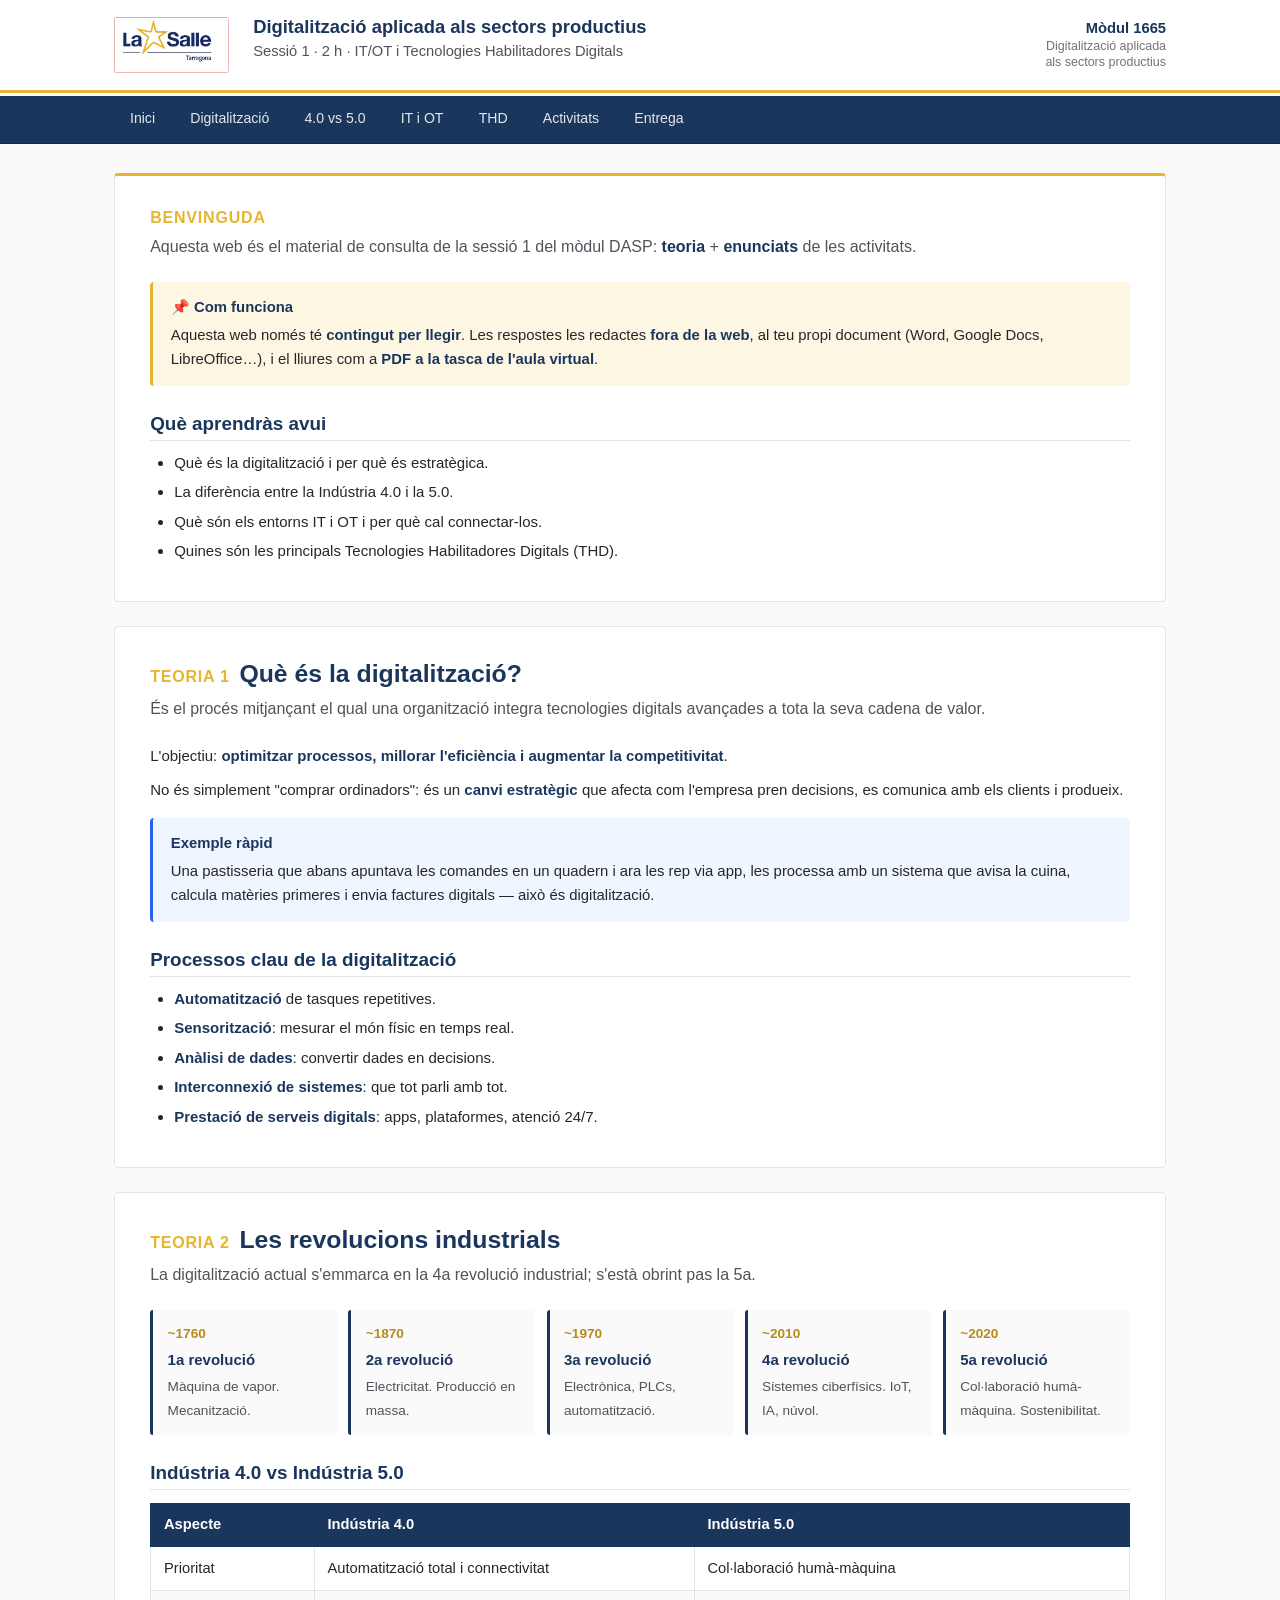
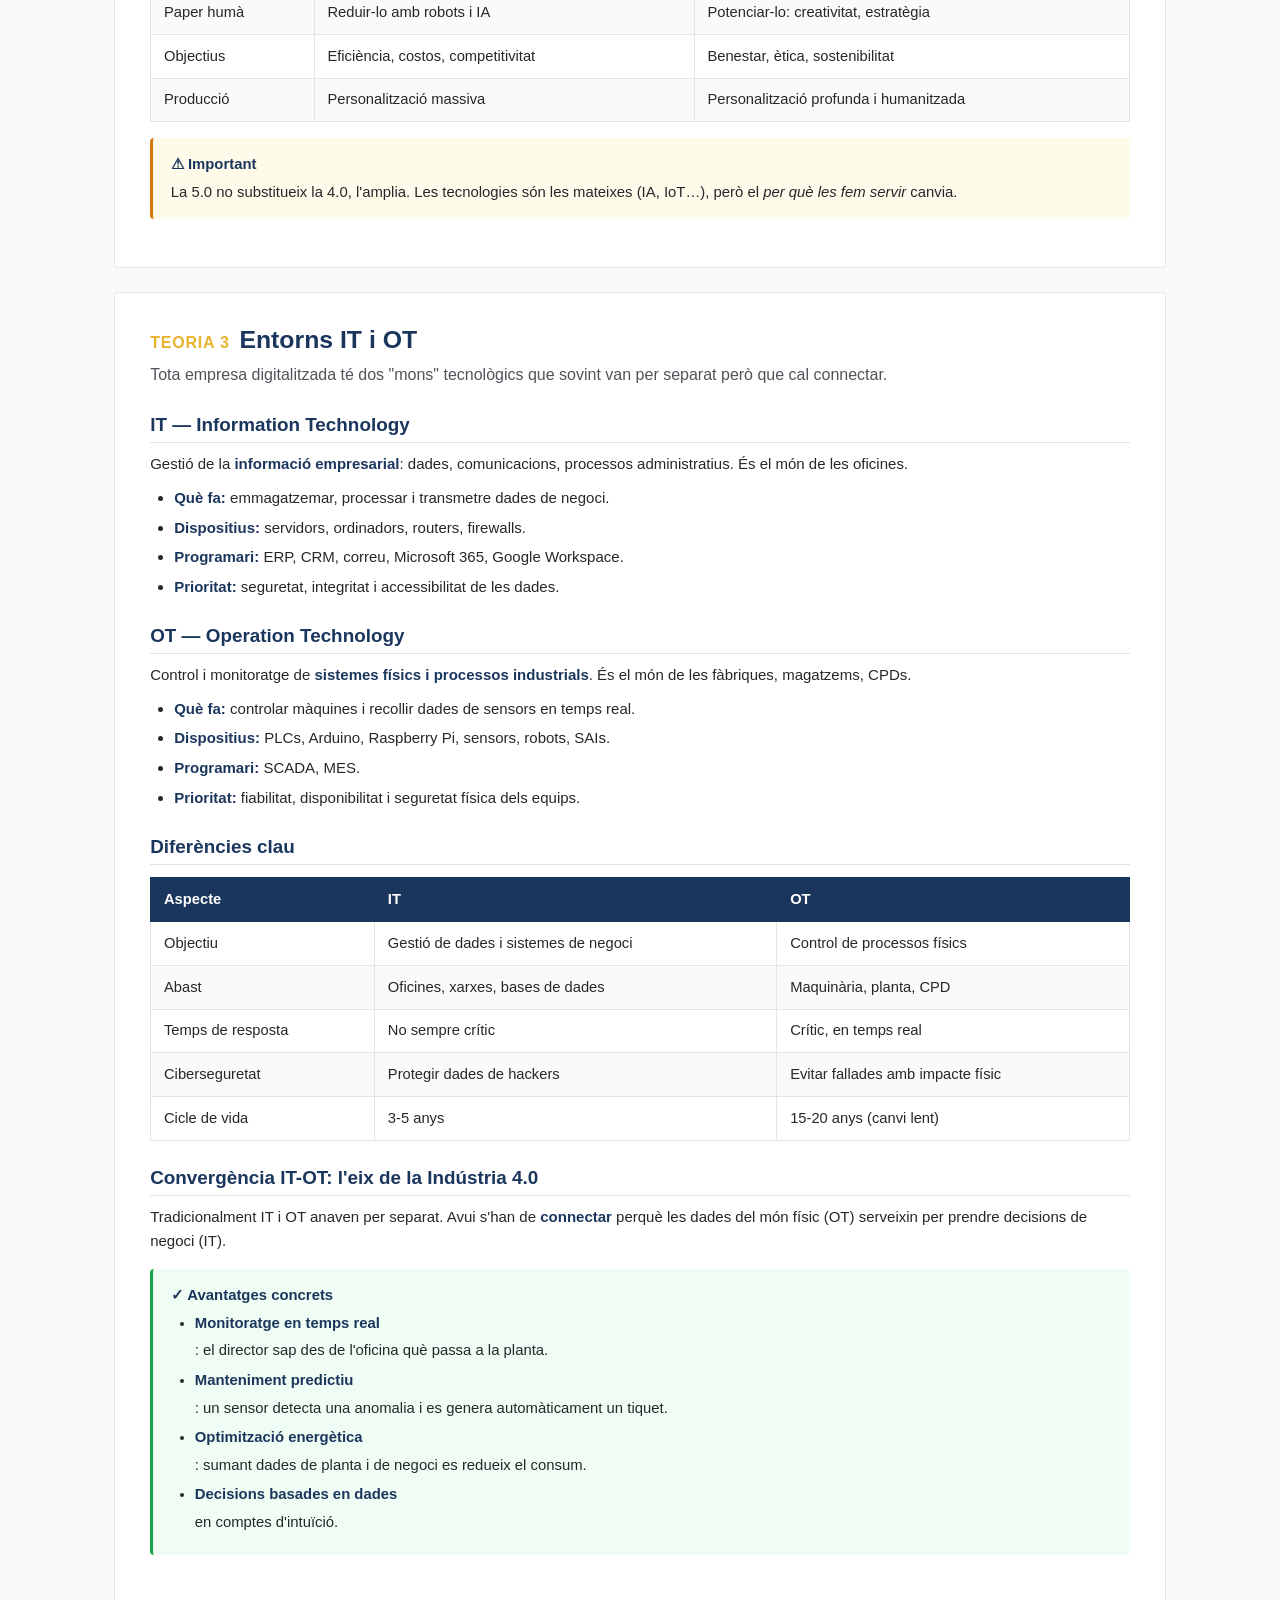
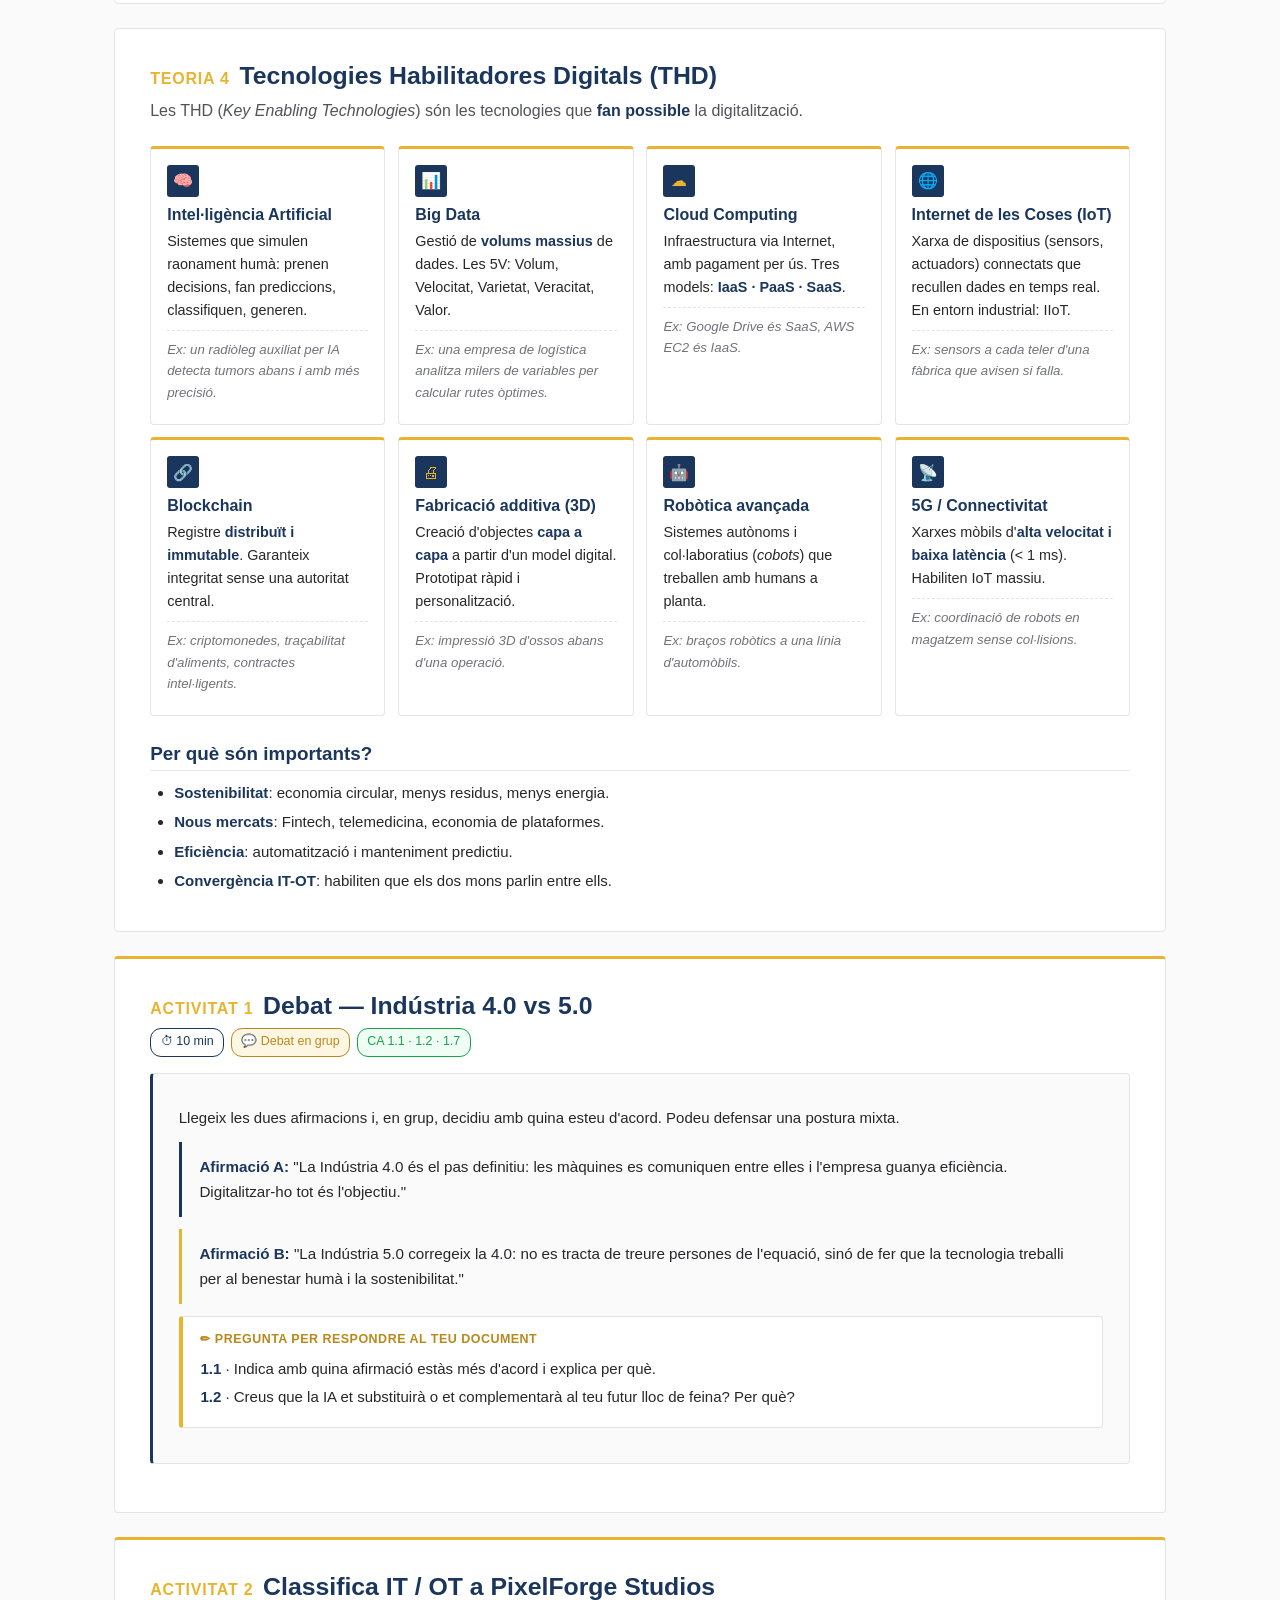
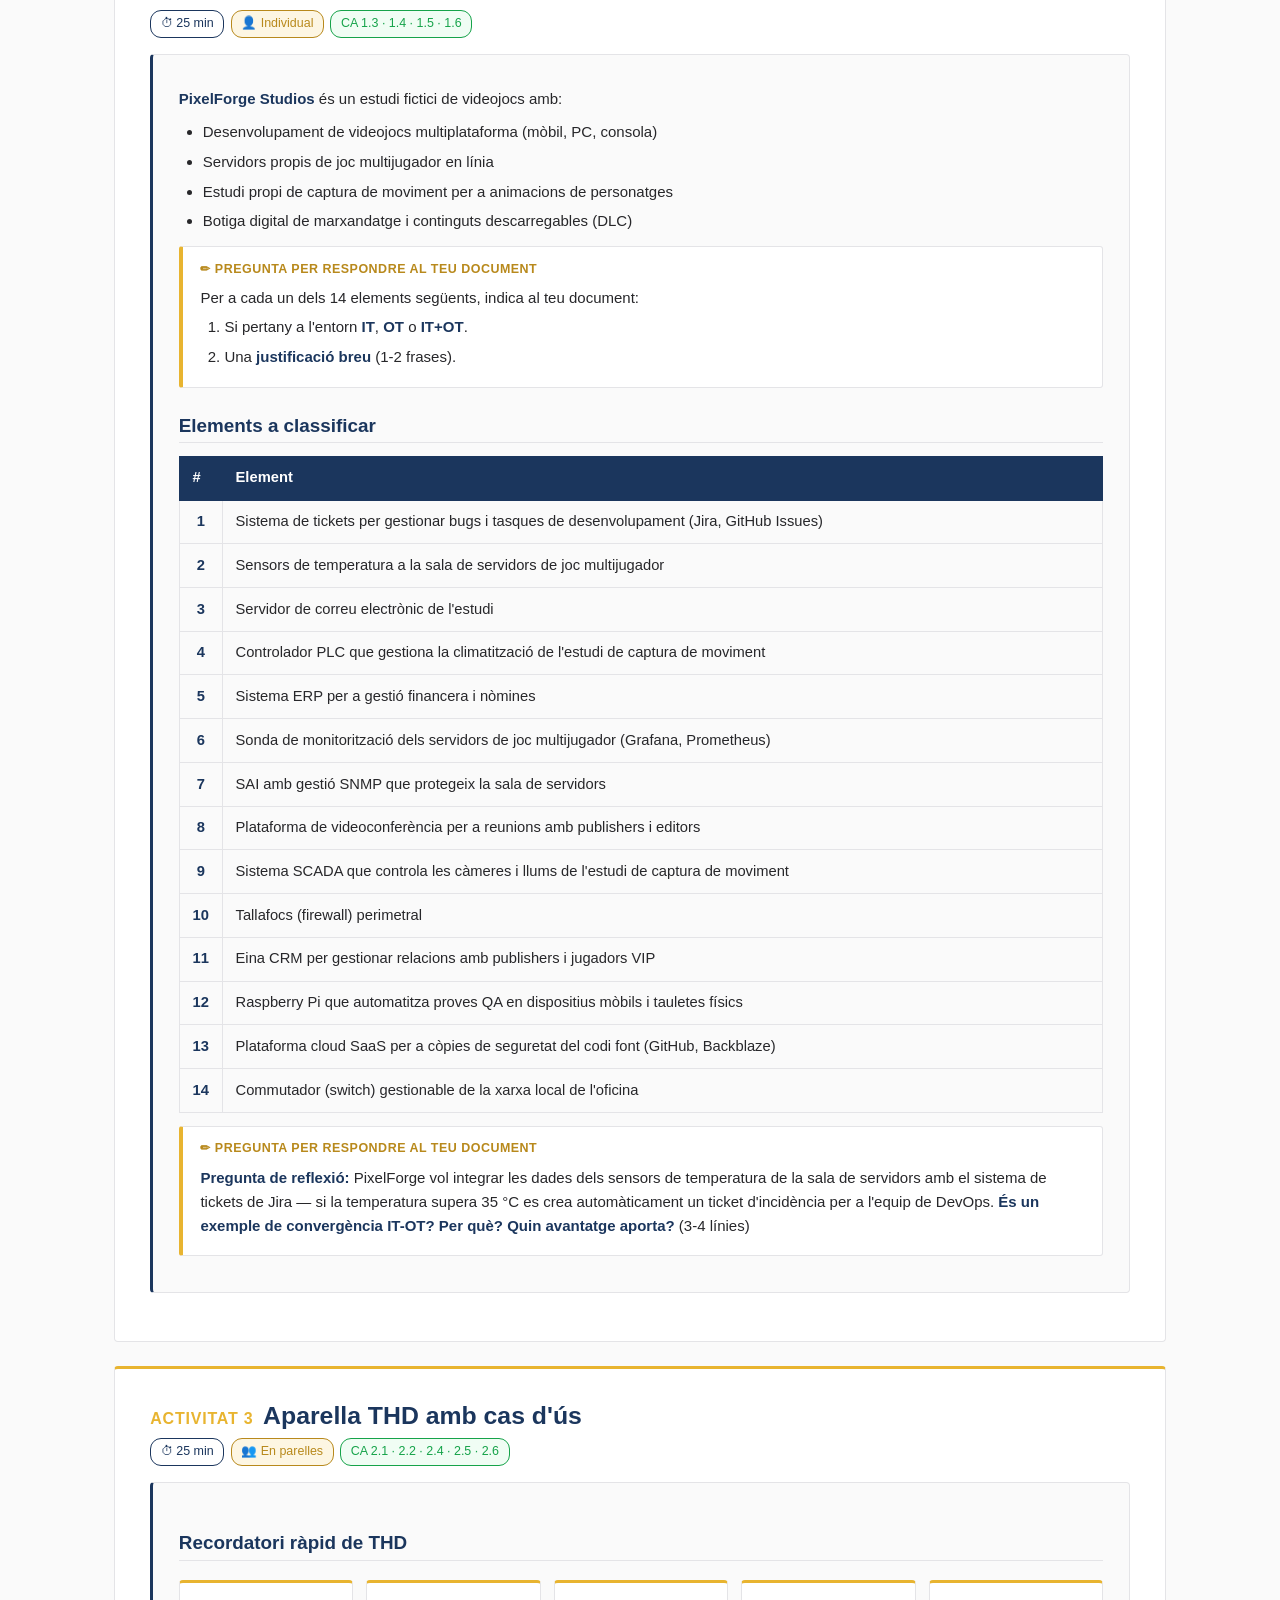
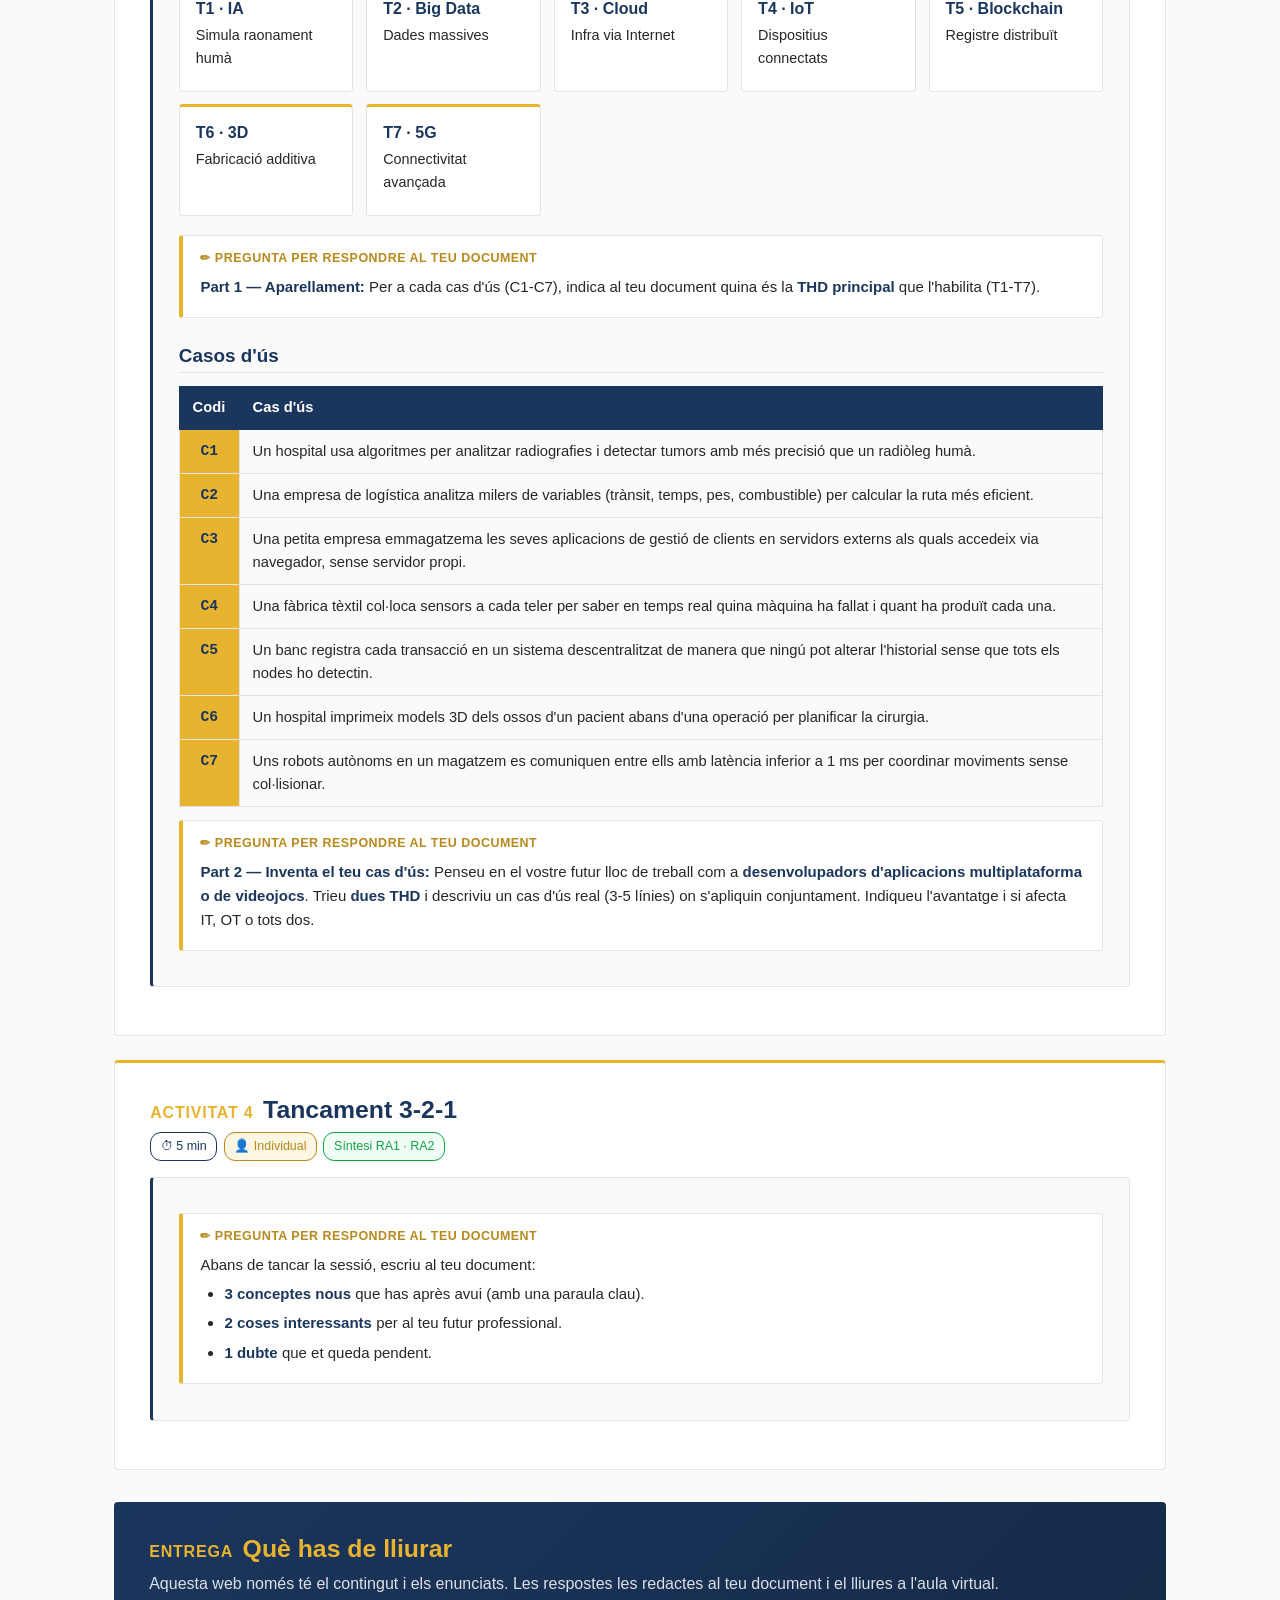
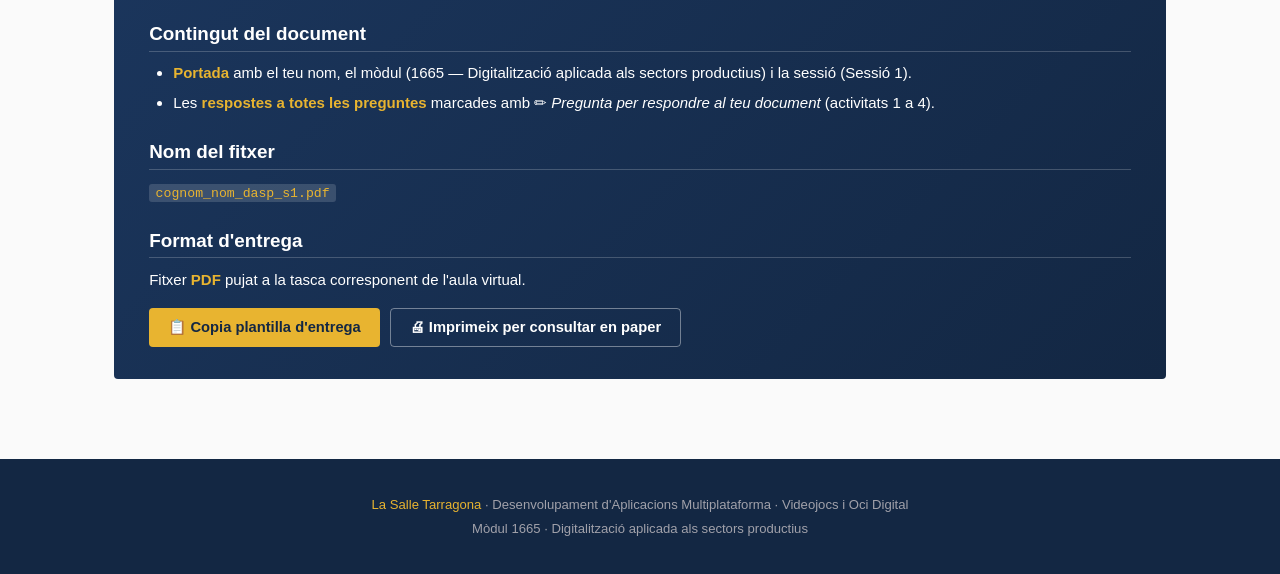
==== commit fa3b1a63: "Deploy: DAM Videojocs context + remove all docent/solution content" ====
--- a/sessio-1.html
+++ b/sessio-1.html
@@ -201,31 +201,6 @@
   .btn.ghost:hover { border-color: var(--navy); background: var(--gray-50); }
   .btn-row { display: flex; gap: 0.6rem; flex-wrap: wrap; align-items: center; margin-top: 1rem; }
 
-  /* ===== Solutions (docent mode) ===== */
-  .solution { display: none; }
-  body.docent-mode .solution { display: block; }
-  body.docent-mode .activity { border-left-color: var(--gold); background: #fdf6e3; }
-  .solution-block {
-    background: #fdf6e3; border-left: 3px solid var(--gold);
-    padding: 0.8rem 1.1rem; border-radius: var(--radius-sm);
-    margin-top: 0.7rem; font-size: 0.9rem;
-  }
-  .solution-block::before {
-    content: "🔑 Solució docent";
-    display: block; font-weight: 700;
-    color: var(--gold-dark); font-size: 0.8rem;
-    text-transform: uppercase; letter-spacing: 0.04em;
-    margin-bottom: 0.4rem;
-  }
-  .docent-badge {
-    position: fixed; top: 0.7rem; right: 1rem;
-    background: var(--gold); color: var(--navy-dark);
-    padding: 0.35rem 0.9rem; border-radius: 12px;
-    font-weight: 700; font-size: 0.8rem;
-    z-index: 200; display: none;
-  }
-  body.docent-mode .docent-badge { display: block; }
-
   /* ===== Delivery box ===== */
   .delivery {
     background: linear-gradient(135deg, var(--navy), var(--navy-dark));
@@ -307,9 +282,9 @@
       <p class="session">Sessió 1 · 2 h · IT/OT i Tecnologies Habilitadores Digitals</p>
     </div>
     <div class="site-meta">
-      <strong>CFGS · TRS.1665</strong>
-      Mòdul transversal<br>
-      La Salle Tarragona
+      <strong>Mòdul 1665</strong>
+      Digitalització aplicada<br>
+      als sectors productius
     </div>
   </div>
 </header>
@@ -325,8 +300,6 @@
     <a href="#entrega">Entrega</a>
   </div>
 </nav>
-
-<div class="docent-badge">👁 Mode docent actiu</div>
 
 <main>
 
@@ -530,19 +503,11 @@
       <p><strong>1.2</strong> · Creus que la IA et substituirà o et complementarà al teu futur lloc de feina? Per què?</p>
     </div>
 
-    <div class="solution-block solution">
-      No hi ha resposta única. Punts clau:
-      <ul>
-        <li>4.0 prioritza automatització i connectivitat (sistemes ciberfísics, IoT, IA).</li>
-        <li>5.0 reintegra la persona: creativitat, estratègia, sostenibilitat, benestar.</li>
-        <li>Al sector TRS els tècnics no desapareixen, s'<em>especialitzen</em>: ciberseguretat, IoT, integració de sistemes, cloud.</li>
-      </ul>
-    </div>
-  </div>
+    </div>
 </section>
 
 <section class="card accent-top" id="ex2">
-  <h2><span class="num">Activitat 2</span> Classifica IT / OT a TecnoXarxa SL</h2>
+  <h2><span class="num">Activitat 2</span> Classifica IT / OT a PixelForge Studios</h2>
   <div class="ex-meta">
     <span class="pill time">⏱ 25 min</span>
     <span class="pill mode">👤 Individual</span>
@@ -550,12 +515,12 @@
   </div>
 
   <div class="activity">
-    <p><strong>TecnoXarxa SL</strong> és una empresa fictícia de serveis de telecomunicacions i sistemes:</p>
+    <p><strong>PixelForge Studios</strong> és un estudi fictici de videojocs amb:</p>
     <ul>
-      <li>Instal·lació i manteniment de xarxes LAN/WAN per a empreses</li>
-      <li>Gestió de servidors i núvol privat per a clients</li>
-      <li>Monitorització remota d'infraestructures 24/7</li>
-      <li>Helpdesk tècnic i suport a usuaris</li>
+      <li>Desenvolupament de videojocs multiplataforma (mòbil, PC, consola)</li>
+      <li>Servidors propis de joc multijugador en línia</li>
+      <li>Estudi propi de captura de moviment per a animacions de personatges</li>
+      <li>Botiga digital de marxandatge i continguts descarregables (DLC)</li>
     </ul>
 
     <div class="question-block">
@@ -575,15 +540,10 @@
     </div>
 
     <div class="question-block">
-      <p><strong>Pregunta de reflexió:</strong> TecnoXarxa vol integrar les dades dels sensors de temperatura del CPD amb el sistema de ticketing — si la temperatura supera 35 °C es crea un tiquet automàticament. <strong>És un exemple de convergència IT-OT? Per què? Quin avantatge aporta?</strong> (3-4 línies)</p>
-    </div>
-
-    <div class="solution-block solution">
-      <strong>Taula de respostes:</strong>
-      <ol id="a2-solutions"></ol>
-      <p style="margin-top:0.6rem;"><strong>Reflexió:</strong> Sí, és un exemple clar de convergència IT-OT. La temperatura és una dada <em>OT</em> (sensor físic) que s'integra amb un sistema <em>IT</em> (ticketing). L'avantatge: s'elimina la intervenció humana per detectar el problema, es guanya temps de resposta i es passa de manteniment correctiu a <strong>predictiu/reactiu automatitzat</strong>.</p>
-    </div>
-  </div>
+      <p><strong>Pregunta de reflexió:</strong> PixelForge vol integrar les dades dels sensors de temperatura de la sala de servidors amb el sistema de tickets de Jira — si la temperatura supera 35 °C es crea automàticament un ticket d'incidència per a l'equip de DevOps. <strong>És un exemple de convergència IT-OT? Per què? Quin avantatge aporta?</strong> (3-4 línies)</p>
+    </div>
+
+    </div>
 </section>
 
 <section class="card accent-top" id="ex3">
@@ -619,15 +579,10 @@
     </div>
 
     <div class="question-block">
-      <p><strong>Part 2 — Inventa el teu cas d'ús:</strong> Penseu en el vostre futur lloc de treball com a tècnics de sistemes o telecomunicacions. Trieu <strong>dues THD</strong> i descriviu un cas d'ús real (3-5 línies) on s'apliquin conjuntament. Indiqueu l'avantatge i si afecta IT, OT o tots dos.</p>
-    </div>
-
-    <div class="solution-block solution">
-      <strong>Aparellament esperat:</strong>
-      <ul id="a3-solutions"></ul>
-      <p style="margin-top:0.6rem;"><strong>Exemple Part 2:</strong> "Una empresa de telecomunicacions instal·la sensors <strong>IoT (T4)</strong> a les antenes per recollir dades de rendiment en temps real. Aquestes dades s'envien a un sistema <strong>Cloud (T3)</strong> on un algoritme d'<strong>IA (T1)</strong> detecta anomalies i avisa el tècnic abans que l'antena deixi de funcionar. Afecta <strong>IT</strong> (gestió de dades) i <strong>OT</strong> (les antenes físiques)."</p>
-    </div>
-  </div>
+      <p><strong>Part 2 — Inventa el teu cas d'ús:</strong> Penseu en el vostre futur lloc de treball com a <strong>desenvolupadors d'aplicacions multiplataforma o de videojocs</strong>. Trieu <strong>dues THD</strong> i descriviu un cas d'ús real (3-5 línies) on s'apliquin conjuntament. Indiqueu l'avantatge i si afecta IT, OT o tots dos.</p>
+    </div>
+
+    </div>
 </section>
 
 <section class="card accent-top" id="ex4">
@@ -653,19 +608,20 @@
 <!-- ============================ ENTREGA ============================ -->
 
 <section class="delivery" id="entrega">
-  <h2><span class="num" style="color:var(--gold);">Entrega</span> Com lliurar la teva tasca</h2>
-  <p class="lead" style="color:rgba(255,255,255,0.85);">Aquesta web només té el contingut i els enunciats. <strong>Les respostes les redactes tu</strong> en un document i el lliures com a PDF a la tasca de l'aula virtual.</p>
-
-  <h3>Passos a seguir</h3>
-  <ol>
-    <li><strong>Obre un document nou</strong> a Word, Google Docs o LibreOffice.</li>
-    <li>Posa una <strong>portada</strong> amb: el teu nom, el codi del mòdul (CFGS.TRS.1665), la sessió (Sessió 1) i la data.</li>
-    <li>Pots <strong>copiar la plantilla d'entrega</strong> amb el botó de sota per tenir tots els enunciats ordenats.</li>
-    <li>Respon les <strong>preguntes de cada activitat</strong> (totes les marcades amb ✏ <em>Pregunta per respondre al teu document</em>).</li>
-    <li>Guarda el document com a <strong>PDF</strong>: <code>Fitxer → Exporta → PDF</code> (o <code>Imprimeix → Desa com a PDF</code>).</li>
-    <li>Anomena el fitxer: <code>cognom_nom_dasp_s1.pdf</code></li>
-    <li>Puja'l a la <strong>tasca</strong> corresponent de l'aula virtual.</li>
-  </ol>
+  <h2><span class="num" style="color:var(--gold);">Entrega</span> Què has de lliurar</h2>
+  <p class="lead" style="color:rgba(255,255,255,0.85);">Aquesta web només té el contingut i els enunciats. Les respostes les redactes al teu document i el lliures a l'aula virtual.</p>
+
+  <h3>Contingut del document</h3>
+  <ul>
+    <li><strong>Portada</strong> amb el teu nom, el mòdul (1665 — Digitalització aplicada als sectors productius) i la sessió (Sessió 1).</li>
+    <li>Les <strong>respostes a totes les preguntes</strong> marcades amb ✏ <em>Pregunta per respondre al teu document</em> (activitats 1 a 4).</li>
+  </ul>
+
+  <h3>Nom del fitxer</h3>
+  <p><code>cognom_nom_dasp_s1.pdf</code></p>
+
+  <h3>Format d'entrega</h3>
+  <p>Fitxer <strong>PDF</strong> pujat a la tasca corresponent de l'aula virtual.</p>
 
   <div class="btn-row">
     <button class="btn gold" onclick="openTemplate()">📋 Copia plantilla d'entrega</button>
@@ -676,10 +632,9 @@
 </main>
 
 <footer>
-  <p><span class="gold">La Salle Tarragona</span> · CFGS Sistemes de Telecomunicacions i Informàtics</p>
-  <p>Mòdul transversal · Digitalització aplicada als sectors productius (CFGS.TRS.1665)</p>
-  <p style="margin-top:0.6rem;font-size:0.75rem;">Mode docent: afegeix <code style="background:rgba(255,255,255,0.1);color:var(--gold);">?docent=1</code> a l'URL o mantén la tecla <strong style="color:var(--gold);">D</strong> 2 segons.</p>
-</footer>
+  <p><span class="gold">La Salle Tarragona</span> · Desenvolupament d'Aplicacions Multiplataforma · Videojocs i Oci Digital</p>
+  <p>Mòdul 1665 · Digitalització aplicada als sectors productius</p>
+  </footer>
 
 <div class="modal-overlay" id="template-modal" onclick="if(event.target===this)closeTemplate()">
   <div class="modal">
@@ -697,26 +652,26 @@
 
 <script>
 const ELEMENTS_A2 = [
-  { name: "Sistema de ticketing per gestionar incidències (Jira Service Desk)", answer: "IT", just: "Gestiona informació i processos de negoci. No controla cap sistema físic." },
-  { name: "Sensors de temperatura als racks de servidors del CPD", answer: "OT", just: "Controlen un paràmetre físic (temperatura). Dispositiu de camp." },
-  { name: "Servidor de correu electrònic corporatiu", answer: "IT", just: "Infraestructura de comunicació empresarial. Gestiona dades i missatges." },
-  { name: "Controlador PLC que gestiona l'aire condicionat del CPD", answer: "OT", just: "Dispositiu de control de procés físic (climatització)." },
-  { name: "Sistema ERP per a facturació i comptabilitat", answer: "IT", just: "Sistema d'informació per a gestió empresarial." },
-  { name: "Sonda de monitorització de xarxa (Nagios, Zabbix)", answer: "IT+OT", just: "Recull dades de xarxa física (OT) i les visualitza al sistema IT." },
-  { name: "SAI amb gestió SNMP", answer: "IT+OT", just: "El SAI és OT (protecció física), la gestió SNMP és IT." },
-  { name: "Plataforma de videoconferència per a reunions internes", answer: "IT", just: "Eina de comunicació empresarial. Purament informacional." },
-  { name: "Sistema SCADA per monitoritzar l'alimentació elèctrica del CPD", answer: "OT", just: "Supervisió i adquisició de dades d'un procés físic." },
-  { name: "Tallafocs (firewall) de perímetre", answer: "IT", just: "Seguretat de xarxa informàtica." },
-  { name: "Eina CRM per gestionar la relació amb clients", answer: "IT", just: "Sistema de gestió empresarial." },
-  { name: "Raspberry Pi per automatitzar proves de connectivitat", answer: "OT", just: "Automatitza proves físiques. Si reporta a IT, és IT+OT." },
-  { name: "Plataforma cloud SaaS per a còpies de seguretat (Veeam Cloud)", answer: "IT", just: "Servei d'emmagatzematge i protecció de dades." },
-  { name: "Commutador (switch) gestionable de xarxa local", answer: "IT+OT", just: "Infraestructura física (OT), gestió i configuració (IT)." }
+  { name: "Sistema de tickets per gestionar bugs i tasques de desenvolupament (Jira, GitHub Issues)", answer: "IT", just: "Gestiona informació i processos de negoci. No controla cap sistema físic." },
+  { name: "Sensors de temperatura a la sala de servidors de joc multijugador", answer: "OT", just: "Controlen un paràmetre físic (temperatura). Dispositiu de camp." },
+  { name: "Servidor de correu electrònic de l'estudi", answer: "IT", just: "Infraestructura de comunicació empresarial. Gestiona dades i missatges." },
+  { name: "Controlador PLC que gestiona la climatització de l'estudi de captura de moviment", answer: "OT", just: "Dispositiu de control de procés físic. Lògica programable d'operació." },
+  { name: "Sistema ERP per a gestió financera i nòmines", answer: "IT", just: "Sistema d'informació per a gestió empresarial." },
+  { name: "Sonda de monitorització dels servidors de joc multijugador (Grafana, Prometheus)", answer: "IT+OT", just: "Recull dades dels servidors físics (OT) i les visualitza al sistema IT. Pont entre tots dos mons." },
+  { name: "SAI amb gestió SNMP que protegeix la sala de servidors", answer: "IT+OT", just: "El SAI és OT (protecció física d'alimentació), la gestió SNMP és IT (transmissió d'estat)." },
+  { name: "Plataforma de videoconferència per a reunions amb publishers i editors", answer: "IT", just: "Eina de comunicació i col·laboració empresarial." },
+  { name: "Sistema SCADA que controla les càmeres i llums de l'estudi de captura de moviment", answer: "OT", just: "Sistema de supervisió i control d'equipament físic en temps real." },
+  { name: "Tallafocs (firewall) perimetral", answer: "IT", just: "Seguretat de xarxa informàtica. Protegeix dades i sistemes d'informació." },
+  { name: "Eina CRM per gestionar relacions amb publishers i jugadors VIP", answer: "IT", just: "Sistema de gestió de relacions amb clients i socis comercials." },
+  { name: "Raspberry Pi que automatitza proves QA en dispositius mòbils i tauletes físics", answer: "OT", just: "Controla i interacciona amb maquinari físic durant proves. Si reporta a IT, és IT+OT." },
+  { name: "Plataforma cloud SaaS per a còpies de seguretat del codi font (GitHub, Backblaze)", answer: "IT", just: "Servei d'emmagatzematge i protecció de codi i dades digitals." },
+  { name: "Commutador (switch) gestionable de la xarxa local de l'oficina", answer: "IT+OT", just: "Infraestructura física de xarxa (OT), però la gestió i configuració és IT." }
 ];
 
 const CASES_A3 = [
   { code: "C1", text: "Un hospital usa algoritmes per analitzar radiografies i detectar tumors amb més precisió que un radiòleg humà.", thd: "T1", thdName: "IA" },
   { code: "C2", text: "Una empresa de logística analitza milers de variables (trànsit, temps, pes, combustible) per calcular la ruta més eficient.", thd: "T2", thdName: "Big Data" },
-  { code: "C3", text: "Una empresa de telecomunicacions emmagatzema les seves aplicacions de gestió de clients en servidors externs als quals accedeix via navegador, sense servidor propi.", thd: "T3", thdName: "Cloud" },
+  { code: "C3", text: "Una petita empresa emmagatzema les seves aplicacions de gestió de clients en servidors externs als quals accedeix via navegador, sense servidor propi.", thd: "T3", thdName: "Cloud" },
   { code: "C4", text: "Una fàbrica tèxtil col·loca sensors a cada teler per saber en temps real quina màquina ha fallat i quant ha produït cada una.", thd: "T4", thdName: "IoT" },
   { code: "C5", text: "Un banc registra cada transacció en un sistema descentralitzat de manera que ningú pot alterar l'historial sense que tots els nodes ho detectin.", thd: "T5", thdName: "Blockchain" },
   { code: "C6", text: "Un hospital imprimeix models 3D dels ossos d'un pacient abans d'una operació per planificar la cirurgia.", thd: "T6", thdName: "Fabricació additiva" },
@@ -758,7 +713,8 @@
 function buildTemplate() {
   const L = [];
   L.push('=================================================');
-  L.push('  DASP · CFGS.TRS.1665 · Sessió 1');
+  L.push('  Mòdul 1665 · Digitalització aplicada als sectors productius');
+  L.push('  Sessió 1');
   L.push('  Plantilla d\'entrega');
   L.push('=================================================');
   L.push('');
@@ -775,7 +731,7 @@
   L.push('    al teu futur lloc de feina? Per què?');
   L.push('');
   L.push('-------------------------------------------------');
-  L.push('ACTIVITAT 2 · Classifica IT / OT a TecnoXarxa SL');
+  L.push('ACTIVITAT 2 · Classifica IT / OT a PixelForge Studios');
   L.push('-------------------------------------------------');
   L.push('');
   L.push('Per cada element, indica IT / OT / IT+OT i justifica:');
@@ -786,9 +742,9 @@
     L.push('   Justificació:  _______________________________');
     L.push('');
   });
-  L.push('Reflexió: La integració del sensor de temperatura');
-  L.push('del CPD amb el sistema de ticketing és un exemple');
-  L.push('de convergència IT-OT? Per què? Quin avantatge aporta?');
+  L.push('Reflexió: La integració dels sensors de temperatura');
+  L.push('de la sala de servidors amb el sistema de tickets de Jira');
+  L.push('és un exemple de convergència IT-OT? Per què? Quin avantatge aporta?');
   L.push('');
   L.push('-------------------------------------------------');
   L.push('ACTIVITAT 3 · Aparella THD amb cas d\'ús');
@@ -847,23 +803,6 @@
   document.body.removeChild(ta);
 }
 
-// Mode docent
-function setDocent(on) { document.body.classList.toggle('docent-mode', on); }
-if (new URLSearchParams(location.search).get('docent') === '1') setDocent(true);
-
-let dTimer = null;
-document.addEventListener('keydown', e => {
-  const inField = ['INPUT','TEXTAREA','SELECT'].includes(document.activeElement.tagName);
-  if (e.key.toLowerCase() === 'd' && !e.repeat && !dTimer && !inField) {
-    dTimer = setTimeout(() => {
-      setDocent(!document.body.classList.contains('docent-mode'));
-      dTimer = null;
-    }, 2000);
-  }
-});
-document.addEventListener('keyup', e => {
-  if (e.key.toLowerCase() === 'd' && dTimer) { clearTimeout(dTimer); dTimer = null; }
-});
 document.addEventListener('keydown', e => { if (e.key === 'Escape') closeTemplate(); });
 
 // Nav active state
